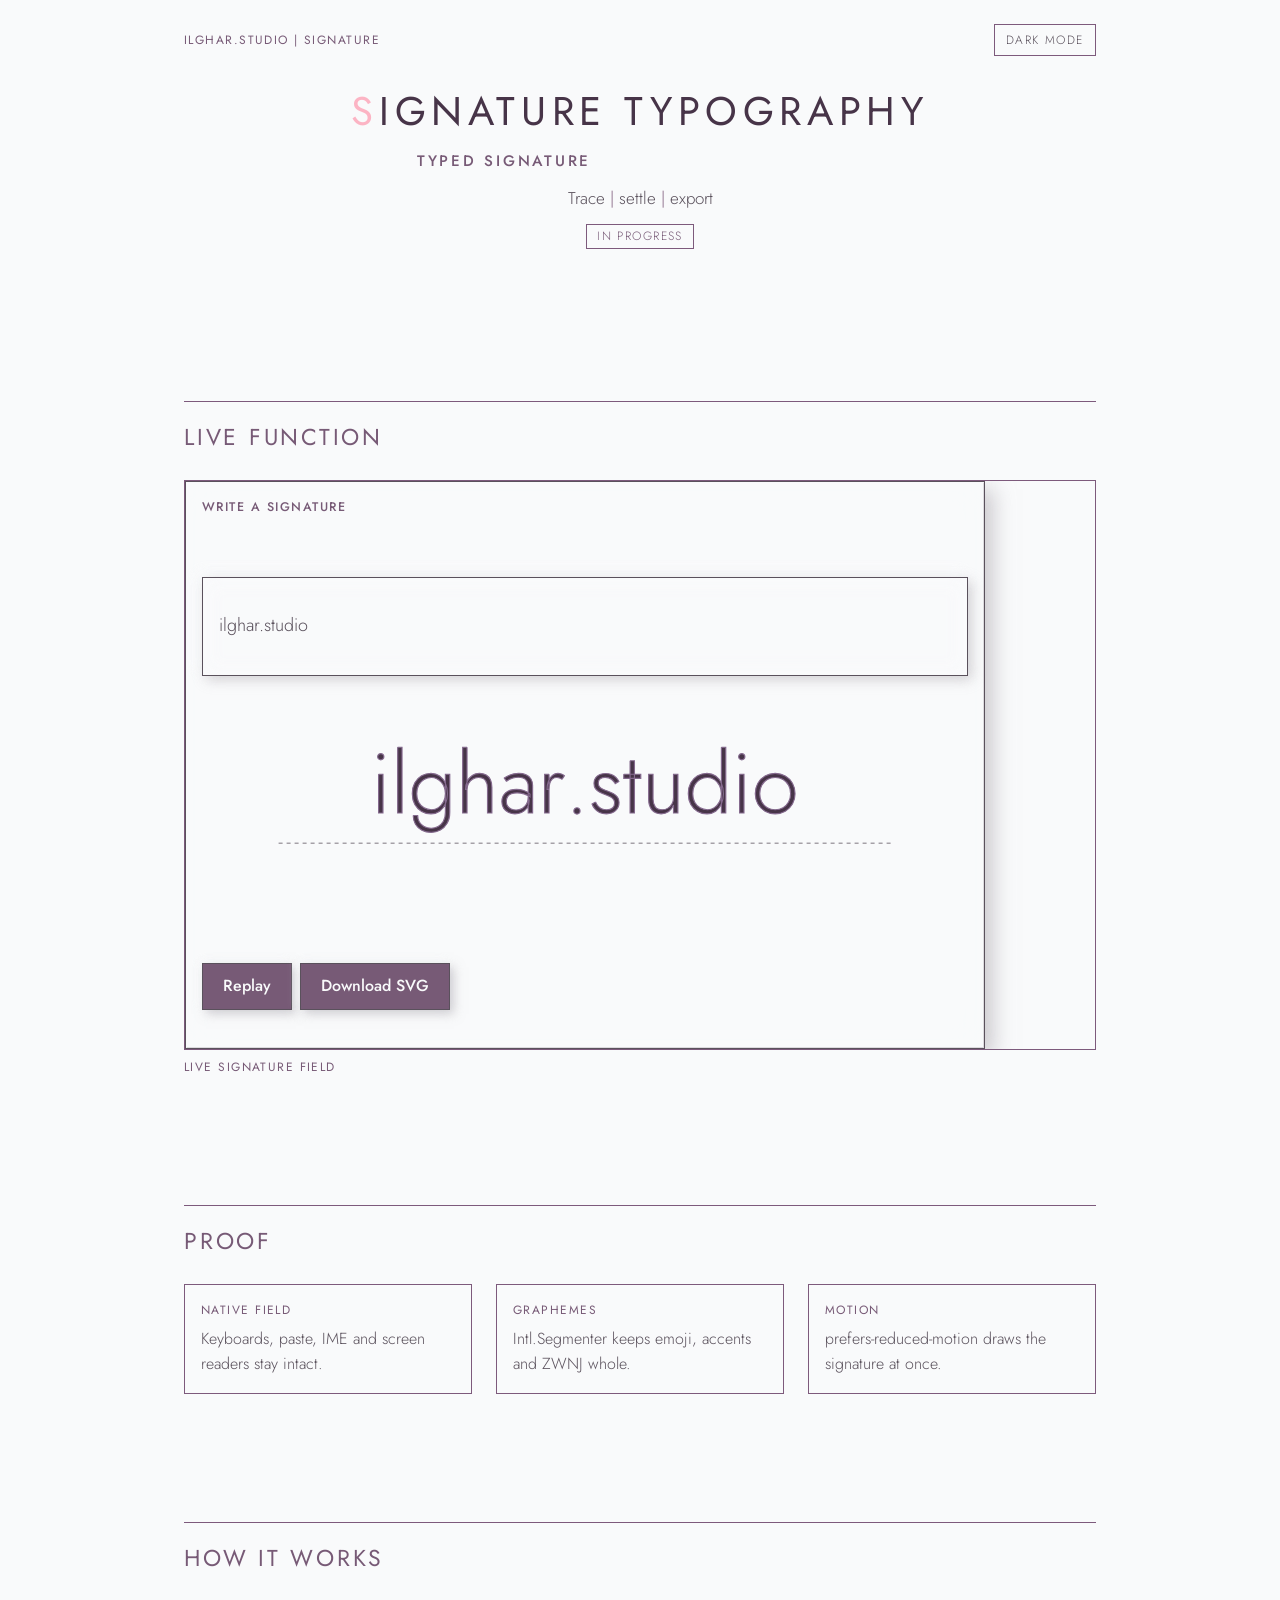
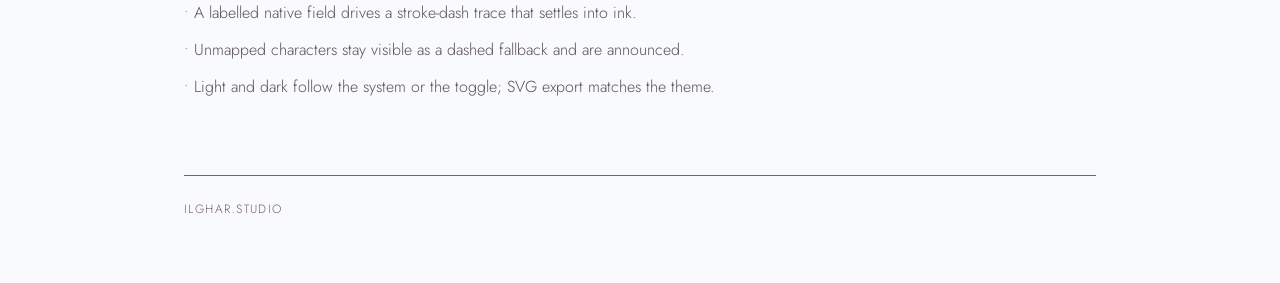
==== site/index.html @ 7c0b64e0 "fix(pages): BOSS-fix CI — radius 0, outlined SVG text, Jost/Vazirmatn only, pink initials; paste fix" ====
<!doctype html>
<html lang="en">
<head>
<meta charset="utf-8"><meta name="viewport" content="width=device-width,initial-scale=1">
<title>Signature typography · ilghar.studio</title>
<link rel="stylesheet" href="tokens.css">
<link rel="stylesheet" href="pages-shell.css">
<link rel="stylesheet" href="../src/signature.css">
<style>
@font-face{font-family:Jost;font-style:normal;font-weight:300;font-display:swap;src:url("fonts/jost-latin-300-normal.woff2") format("woff2")}
@font-face{font-family:Jost;font-style:normal;font-weight:400;font-display:swap;src:url("fonts/jost-latin-400-normal.woff2") format("woff2")}
@font-face{font-family:Jost;font-style:normal;font-weight:500;font-display:swap;src:url("fonts/jost-latin-500-normal.woff2") format("woff2")}
#demo{width:100%}
.frame.r1610 .live{padding:16px;min-height:100%}
</style>
</head>
<body>
<div class="ilg-case">
<main>
  <header class="site span12">
    <p class="brand-label">ilghar.studio | signature</p>
    <button type="button" class="theme-toggle" aria-pressed="false">Dark mode</button>
  </header>
  <header class="hero span12">
    <h1 class="name"><span class="first">S</span>ignature typography</h1>
    <p class="title">Typed signature</p>
    <p class="sub"><span>Trace</span><span>settle</span><span>export</span></p>
    <span class="status">In progress</span>
  </header>
  <section class="span12" aria-label="Live function">
    <h2>Live function</h2>
    <figure>
      <div class="frame r1610"><div class="live" id="demo"></div></div>
      <figcaption>Live signature field</figcaption>
    </figure>
  </section>
  <section class="span12" aria-label="Proof">
    <h2>Proof</h2>
    <div class="grid-444">
      <div class="card"><h3>Native field</h3><p>Keyboards, paste, IME and screen readers stay intact.</p></div>
      <div class="card"><h3>Graphemes</h3><p>Intl.Segmenter keeps emoji, accents and ZWNJ whole.</p></div>
      <div class="card"><h3>Motion</h3><p>prefers-reduced-motion draws the signature at once.</p></div>
    </div>
  </section>
  <section class="span12">
    <h2>How it works</h2>
    <ul class="dots">
      <li>A labelled native field drives a stroke-dash trace that settles into ink.</li>
      <li>Unmapped characters stay visible as a dashed fallback and are announced.</li>
      <li>Light and dark follow the system or the toggle; SVG export matches the theme.</li>
    </ul>
  </section>
  <footer class="span12">ilghar.studio</footer>
</main>
</div>
<script>
(function(){var r=document.documentElement;var b=document.querySelector(".theme-toggle");if(!b)return;var k="ilg-theme";var m=window.matchMedia&&matchMedia("(prefers-color-scheme: dark)");var s=null;try{s=localStorage.getItem(k)}catch(e){}function dark(){var t=r.getAttribute("data-theme");return t?t==="dark":!!(m&&m.matches)}function sync(){var d=dark();b.setAttribute("aria-pressed",String(d));b.textContent=d?"Light mode":"Dark mode";var root=document.querySelector(".ilg-case");if(d){root.setAttribute("data-theme","dark");r.setAttribute("data-theme","dark")}else{root.setAttribute("data-theme","light");r.setAttribute("data-theme","light")}}if(s==="dark"||s==="light"){r.setAttribute("data-theme",s);document.querySelector(".ilg-case").setAttribute("data-theme",s)}sync();if(m&&m.addEventListener)m.addEventListener("change",sync);b.addEventListener("click",function(){var n=dark()?"light":"dark";r.setAttribute("data-theme",n);document.querySelector(".ilg-case").setAttribute("data-theme",n);try{localStorage.setItem(k,n)}catch(e){}sync()})})();
</script>
<script src="../src/signature.js"></script>
<script>mountSignature(document.getElementById("demo"), { text: "ilghar.studio" });</script>
</body>
</html>
---- site/tokens.css ----
/* ilghar.studio tokens — PDF palette, canonical. No blue. */
:root{
  --paper:#f9fafb; --ink:#5a515c; --plum:#473448;
  --mauve-em:#856a8e; --mauve-line:#7d5a7c; --mauve-label:#775a76;
  --grey:#948e95; --grey-soft:#a6a1a7; --pink:#fcb4c4; --card:#2a272d; --on-dark:#d4d2d2;
  --bg:var(--paper); --fg:var(--ink); --head:var(--plum); --label:var(--mauve-label); --line:var(--mauve-line);
  --font:"Brandon Text",Jost,Jost; --font-fa:Vazirmatn,"Brandon Text",Jost;
  --col:960px;
  color-scheme:light dark;
}
@media (prefers-color-scheme:dark){
  :root{--bg:var(--card); --fg:var(--on-dark); --head:var(--on-dark); --label:var(--grey-soft); --line:var(--mauve-em);}
}
*{box-sizing:border-box}
body{margin:0;background:var(--bg);color:var(--fg);font:300 16px/1.55 Jost} p{max-width:64ch;margin:0 0 12px} b,strong{font-weight:inherit}
main{max-width:var(--col);margin:0 auto;padding:0 24px}
@media (max-width:600px){main{padding:0 20px}}
img,svg,video,iframe,canvas,figure{max-width:100%;height:auto}
.name{font-size:40px;font-weight:400;letter-spacing:.14em;text-transform:uppercase;color:var(--head);margin:0} @media (max-width:600px){.name{font-size:30px}}
.first{color:var(--pink)}
.title{font-weight:500;font-size:.95rem;letter-spacing:.18em;text-transform:uppercase;color:var(--label)}
.sub{font-size:.85rem;color:var(--fg)} .sub span+span::before{content:" | ";color:var(--line)}
h2{font-weight:400;font-size:23px;letter-spacing:.12em;text-transform:uppercase;color:var(--label);border-top:1px solid var(--line);padding-top:.8em}
.cards{display:grid;grid-template-columns:repeat(auto-fit,minmax(240px,1fr));gap:16px}
.frame,.card{border:1px solid var(--line);border-radius:0;box-shadow:none;background:var(--bg);width:100%;margin:0}
.card{padding:16px}
.frame>img,.frame>canvas,.frame>iframe{display:block;width:100%}
figcaption{margin-top:8px;font-size:12px;font-weight:400;letter-spacing:.12em;text-transform:uppercase;color:var(--label)}
section{margin-top:64px} @media (max-width:600px){section{margin-top:48px}}
.r83{aspect-ratio:8/3}.r1610{aspect-ratio:16/10}.r43{aspect-ratio:4/3}
.cards{gap:24px}
ul.dots{list-style:none;padding:0} ul.dots li::before{content:"• ";color:var(--pink)}
a{color:var(--mauve-em)}
---- site/pages-shell.css ----
/* LAYOUT.md shell — load after tokens.css. Aliases + 12-col + theme toggle. */
:root{
  --canvas:var(--bg); --surface:var(--bg); --accent:var(--mauve-em); --accent-fg:var(--paper);
  --accent-dot:#856a8e; --ring:var(--mauve-line); --muted:var(--grey); --subtle:var(--grey-soft);
  --font-sans:var(--font); --title-lat-family:var(--font); --title-lat-weight:400;
  --label-weight:400; --figure-bg:var(--bg);
}
@media (prefers-color-scheme:dark){
  :root{--accent-fg:var(--card); --canvas:var(--bg); --surface:var(--bg);}
}
[data-theme=dark]{
  --bg:var(--card); --fg:var(--on-dark); --head:var(--on-dark); --label:var(--grey-soft); --line:var(--mauve-em);
  --canvas:var(--bg); --surface:var(--bg); --accent-fg:var(--card);
}
[data-theme=light]{
  --bg:var(--paper); --fg:var(--ink); --head:var(--plum); --label:var(--mauve-label); --line:var(--mauve-line);
  --canvas:var(--bg); --surface:var(--bg); --accent-fg:var(--paper);
}
html,body{background:var(--bg);color:var(--fg)}
.ilg-case{min-height:100dvh;background:var(--bg);color:var(--fg)}
main{
  max-width:var(--col);margin:0 auto;padding:24px 24px 64px;
  display:grid;grid-template-columns:repeat(12,minmax(0,1fr));column-gap:24px;row-gap:0;
}
@media (max-width:600px){main{padding:20px 20px 48px}}
main>*{grid-column:1/-1}
.span12{grid-column:1/-1}
.span6{grid-column:span 6}
.span4{grid-column:span 4}
@media (max-width:600px){.span6,.span4{grid-column:1/-1}}
.grid-66{display:grid;grid-template-columns:1fr 1fr;gap:24px}
.grid-444{display:grid;grid-template-columns:1fr 1fr 1fr;gap:24px}
@media (max-width:600px){.grid-66,.grid-444{grid-template-columns:1fr}}
header.site{display:flex;align-items:center;justify-content:space-between;gap:12px;margin:0 0 24px}
.brand-label{font-size:12px;font-weight:400;letter-spacing:.12em;text-transform:uppercase;color:var(--label);margin:0}
.theme-toggle,.ilg-theme-toggle{
  font:inherit;font-size:12px;letter-spacing:.12em;text-transform:uppercase;color:var(--fg);
  background:transparent;border:1px solid var(--line);border-radius:0;padding:.35rem .7rem;cursor:pointer;
}
.theme-toggle:focus-visible,.ilg-theme-toggle:focus-visible{outline:2px solid var(--line);outline-offset:2px}
.hero{text-align:center;margin:0 0 24px}
.hero .name,.hero h1{
  font-size:40px;font-weight:400;letter-spacing:.14em;text-transform:uppercase;color:var(--head);margin:0;
}
@media (max-width:600px){.hero .name,.hero h1{font-size:30px}}
.hero .first,.hero .initial{color:var(--pink)}
.hero .title{display:block;margin-top:8px;font-weight:500;font-size:.95rem;letter-spacing:.18em;text-transform:uppercase;color:var(--label)}
.hero .sub{font-size:17px;font-weight:300;color:var(--fg);margin:12px auto 0;max-width:64ch}
.hero .sub span+span::before{content:" | ";color:var(--line)}
.badge,.status{
  display:inline-block;margin-top:12px;border:1px solid var(--line);padding:.15rem .65rem;
  font-size:12px;letter-spacing:.12em;text-transform:uppercase;color:var(--label);border-radius:0;
}
.frame{border:1px solid var(--line);border-radius:0;box-shadow:none;background:var(--bg);width:100%;margin:0;padding:0;overflow:hidden}
.frame>img,.frame>canvas,.frame>iframe,.frame>svg,.frame>picture{display:block;width:100%;height:auto;border:0;border-radius:0}
.frame.r83{aspect-ratio:8/3}
.frame.r1610{aspect-ratio:16/10}
.frame.r43{aspect-ratio:4/3}
.frame.r83>*,.frame.r1610>*,.frame.r43>*{width:100%;height:100%;object-fit:cover}
.frame.placeholder{min-height:0;display:block;background:var(--bg)}
figure{margin:0}
figcaption,.cap{
  margin-top:8px;font-size:12px;font-weight:400;letter-spacing:.12em;text-transform:uppercase;color:var(--label);
}
h2{font-weight:400;font-size:23px;letter-spacing:.12em;text-transform:uppercase;color:var(--label);
  border-top:1px solid var(--line);padding-top:.8em;margin:64px 0 24px}
@media (max-width:600px){h2{margin-top:48px}}
.card{border:1px solid var(--line);border-radius:0;box-shadow:none;background:var(--bg);padding:16px;margin:0}
.card h3{font-size:12px;font-weight:400;letter-spacing:.12em;text-transform:uppercase;color:var(--label);margin:0 0 8px}
.card p{margin:0;font-size:16px;font-weight:300;max-width:64ch}
ul.dots{list-style:none;padding:0;margin:0}
ul.dots li{margin:0 0 12px;font-size:16px;font-weight:300;max-width:64ch}
ul.dots li::before{content:"• ";color:#856a8e}
a{color:var(--mauve-em)}
footer{margin-top:64px;padding-top:24px;border-top:1px solid var(--line);font-size:12px;letter-spacing:.12em;text-transform:uppercase;color:var(--label)}
/* kill legacy shadows/radii from any leftover inline */
.ilg-frame{border:1px solid var(--line);border-radius:0;box-shadow:none;background:var(--bg);padding:0;overflow:hidden;width:100%}
.board{margin:0}
.board img,.board picture{border-radius:0;box-shadow:none!important}
---- src/signature.css ----
/* Signature field — PDF palette + transparent neumorphic UI (Hāèl Nov 4).
   Shadows: light paper+#a6a1a7; dark #2a272d+#473448.
   Interactive edges: ink / #d4d2d2 hairline. Panel text ≥4.5:1. */
.sig {
  --sig-paper: #f9fafb;
  --sig-cover: #f9fafb;
  --sig-ink: #5a515c;
  --sig-ink-deep: #473448;
  --sig-label: #775a76;
  --sig-title: #856a8e;
  --sig-muted: #7d5a7c;
  --sig-grey2: #a6a1a7;
  --sig-line: #a6a1a7;
  --sig-pink: #856a8e;
  --sig-rose: #856a8e;
  --sig-accent: #775a76;
  --sig-accent-fg: #f9fafb;
  --sig-panel: color-mix(in srgb, var(--sig-paper) 72%, transparent);
  --sig-panel-solid: var(--sig-cover);
  --sig-hair: var(--sig-ink);
  --sig-shadow-hi: var(--sig-paper);
  --sig-shadow-lo: var(--sig-grey2);
  --sig-ease: cubic-bezier(0.22, 1, 0.36, 1);
  font-family:Jost;
  color: var(--sig-ink);
  display: grid;
  gap: 14px;
  padding: 22px;
  border-radius:0;
  max-width: 800px;
  background: var(--sig-panel);
  -webkit-backdrop-filter: blur(18px) saturate(1.1);
  backdrop-filter: blur(18px) saturate(1.1);
  border: 1px solid var(--sig-hair);
  box-shadow:
    8px 8px 20px color-mix(in srgb, var(--sig-shadow-lo) 55%, transparent),
    -8px -8px 20px color-mix(in srgb, var(--sig-shadow-hi) 90%, transparent),
    inset 1px 1px 0 color-mix(in srgb, var(--sig-shadow-hi) 70%, transparent),
    inset -1px -1px 0 color-mix(in srgb, var(--sig-shadow-lo) 35%, transparent);
}
.sig__label {
  font-size: 0.78rem;
  letter-spacing: 0.12em;
  text-transform: uppercase;
  font-weight: 500;
  color: var(--sig-label);
}
.sig__input {
  font: inherit;
  font-size: 1.125rem;
  padding: 12px 16px;
  border-radius:0;
  color: var(--sig-ink);
  background: color-mix(in srgb, var(--sig-paper) 55%, transparent);
  -webkit-backdrop-filter: blur(10px);
  backdrop-filter: blur(10px);
  border: 1px solid var(--sig-hair);
  box-shadow:
    4px 4px 12px color-mix(in srgb, var(--sig-shadow-lo) 45%, transparent),
    -4px -4px 12px color-mix(in srgb, var(--sig-shadow-hi) 85%, transparent);
}
.sig__input:focus-visible,
.sig__replay:focus-visible {
  outline: 2px solid var(--sig-pink);
  outline-offset: 2px;
}
.sig__svg { width: 100%; height: auto; display: block; }
.sig__text {
  font-family:Jost;
  font-weight: 300;
  font-size: 88px;
  fill: var(--sig-ink-deep);
  stroke: var(--sig-pink);
  stroke-width: 1.2;
}
.sig__rule {
  stroke: var(--sig-grey2);
  stroke-width: 1.5;
  stroke-dasharray: 4 4;
  vector-effect: non-scaling-stroke;
}
.sig__glyph.is-drawing {
  fill-opacity: 0;
  stroke-dasharray: 400;
  stroke-dashoffset: 400;
  animation: sig-draw 900ms var(--sig-ease) forwards;
}
@keyframes sig-draw {
  60% { fill-opacity: 0; stroke-dashoffset: 0; }
  100% { fill-opacity: 1; stroke-dashoffset: 0; }
}
.sig__replay {
  justify-self: start;
  font: inherit;
  font-weight: 500;
  padding: 10px 20px;
  border-radius:0;
  cursor: pointer;
  color: var(--sig-accent-fg);
  background: var(--sig-accent);
  border: 1px solid var(--sig-hair);
  box-shadow:
    4px 4px 10px color-mix(in srgb, var(--sig-shadow-lo) 50%, transparent),
    -3px -3px 8px color-mix(in srgb, var(--sig-shadow-hi) 80%, transparent);
}
.sig__replay:hover {
  filter: brightness(1.05);
}
.sig__live {
  position: absolute;
  width: 1px;
  height: 1px;
  overflow: hidden;
  clip: rect(0 0 0 0);
}
.sig__actions { display: flex; flex-wrap: wrap; gap: 8px; align-items: center; }
.sig__glyph--unmapped {
  fill: var(--sig-muted);
  stroke: var(--sig-muted);
  stroke-dasharray: 3 3;
  font-family:Jost;
}
@media (prefers-reduced-motion: reduce) {
  .sig__glyph { animation: none !important; fill-opacity: 1 !important; stroke-dashoffset: 0 !important; }
}

/* Dark: dual shadow #2a272d + #473448; label #a6a1a7; hairline #d4d2d2 */
.dark .sig,
.sig.sig--dark {
  --sig-paper: #2a272d;
  --sig-cover: #2a272d;
  --sig-ink: #d4d2d2;
  --sig-ink-deep: #856a8e;
  --sig-label: #a6a1a7;
  --sig-title: #856a8e;
  --sig-muted: #a6a1a7;
  --sig-grey2: #a6a1a7;
  --sig-line: #5a515c;
  --sig-pink: #856a8e;
  --sig-rose: #856a8e;
  --sig-accent: #856a8e;
  --sig-accent-fg: #2a272d;
  --sig-panel: color-mix(in srgb, #2a272d 70%, transparent);
  --sig-hair: #d4d2d2;
  --sig-shadow-hi: #473448;
  --sig-shadow-lo: #2a272d;
}
.dark .sig .sig__replay,
.sig.sig--dark .sig__replay {
  background: var(--sig-accent);
  color: var(--sig-accent-fg);
}

@media (prefers-color-scheme: dark) {
  .sig:not(.sig--light) {
    --sig-paper: #2a272d;
    --sig-cover: #2a272d;
    --sig-ink: #d4d2d2;
    --sig-ink-deep: #856a8e;
    --sig-label: #a6a1a7;
    --sig-title: #856a8e;
    --sig-muted: #a6a1a7;
    --sig-grey2: #a6a1a7;
    --sig-line: #5a515c;
    --sig-pink: #856a8e;
    --sig-rose: #856a8e;
    --sig-accent: #856a8e;
    --sig-accent-fg: #2a272d;
    --sig-panel: color-mix(in srgb, #2a272d 70%, transparent);
    --sig-hair: #d4d2d2;
    --sig-shadow-hi: #473448;
    --sig-shadow-lo: #2a272d;
  }
  .sig:not(.sig--light) .sig__replay {
    background: var(--sig-accent);
    color: var(--sig-accent-fg);
  }
  .light .sig {
    --sig-paper: #f9fafb;
    --sig-cover: #f9fafb;
    --sig-ink: #5a515c;
    --sig-ink-deep: #473448;
    --sig-label: #775a76;
    --sig-title: #856a8e;
    --sig-muted: #7d5a7c;
    --sig-grey2: #a6a1a7;
    --sig-line: #a6a1a7;
    --sig-pink: #856a8e;
    --sig-accent: #775a76;
    --sig-accent-fg: #f9fafb;
    --sig-panel: color-mix(in srgb, #f9fafb 72%, transparent);
    --sig-hair: #5a515c;
    --sig-shadow-hi: #f9fafb;
    --sig-shadow-lo: #a6a1a7;
  }
  .light .sig .sig__replay {
    background: var(--sig-accent);
    color: var(--sig-accent-fg);
  }
}

.sig.sig--light,
.dark .sig.sig--light {
  --sig-paper: #f9fafb;
  --sig-cover: #f9fafb;
  --sig-ink: #5a515c;
  --sig-ink-deep: #473448;
  --sig-label: #775a76;
  --sig-title: #856a8e;
  --sig-muted: #7d5a7c;
  --sig-grey2: #a6a1a7;
  --sig-line: #a6a1a7;
  --sig-pink: #856a8e;
  --sig-accent: #775a76;
  --sig-accent-fg: #f9fafb;
  --sig-panel: color-mix(in srgb, #f9fafb 72%, transparent);
  --sig-hair: #5a515c;
  --sig-shadow-hi: #f9fafb;
  --sig-shadow-lo: #a6a1a7;
}
.dark .sig.sig--light .sig__replay {
  background: var(--sig-accent);
  color: var(--sig-accent-fg);
}
.light .sig.sig--dark {
  --sig-paper: #2a272d;
  --sig-cover: #2a272d;
  --sig-ink: #d4d2d2;
  --sig-ink-deep: #856a8e;
  --sig-label: #a6a1a7;
  --sig-title: #856a8e;
  --sig-muted: #a6a1a7;
  --sig-grey2: #a6a1a7;
  --sig-line: #5a515c;
  --sig-pink: #856a8e;
  --sig-accent: #856a8e;
  --sig-accent-fg: #2a272d;
  --sig-panel: color-mix(in srgb, #2a272d 70%, transparent);
  --sig-hair: #d4d2d2;
  --sig-shadow-hi: #473448;
  --sig-shadow-lo: #2a272d;
}
.light .sig.sig--dark .sig__replay {
  background: var(--sig-accent);
  color: var(--sig-accent-fg);
}

/* Fallback when color-mix unsupported: solid cover-paper panel */
@supports not (background: color-mix(in srgb, white 50%, transparent)) {
  .sig { background: var(--sig-panel-solid); }
  .sig__input { background: var(--sig-paper); }
}
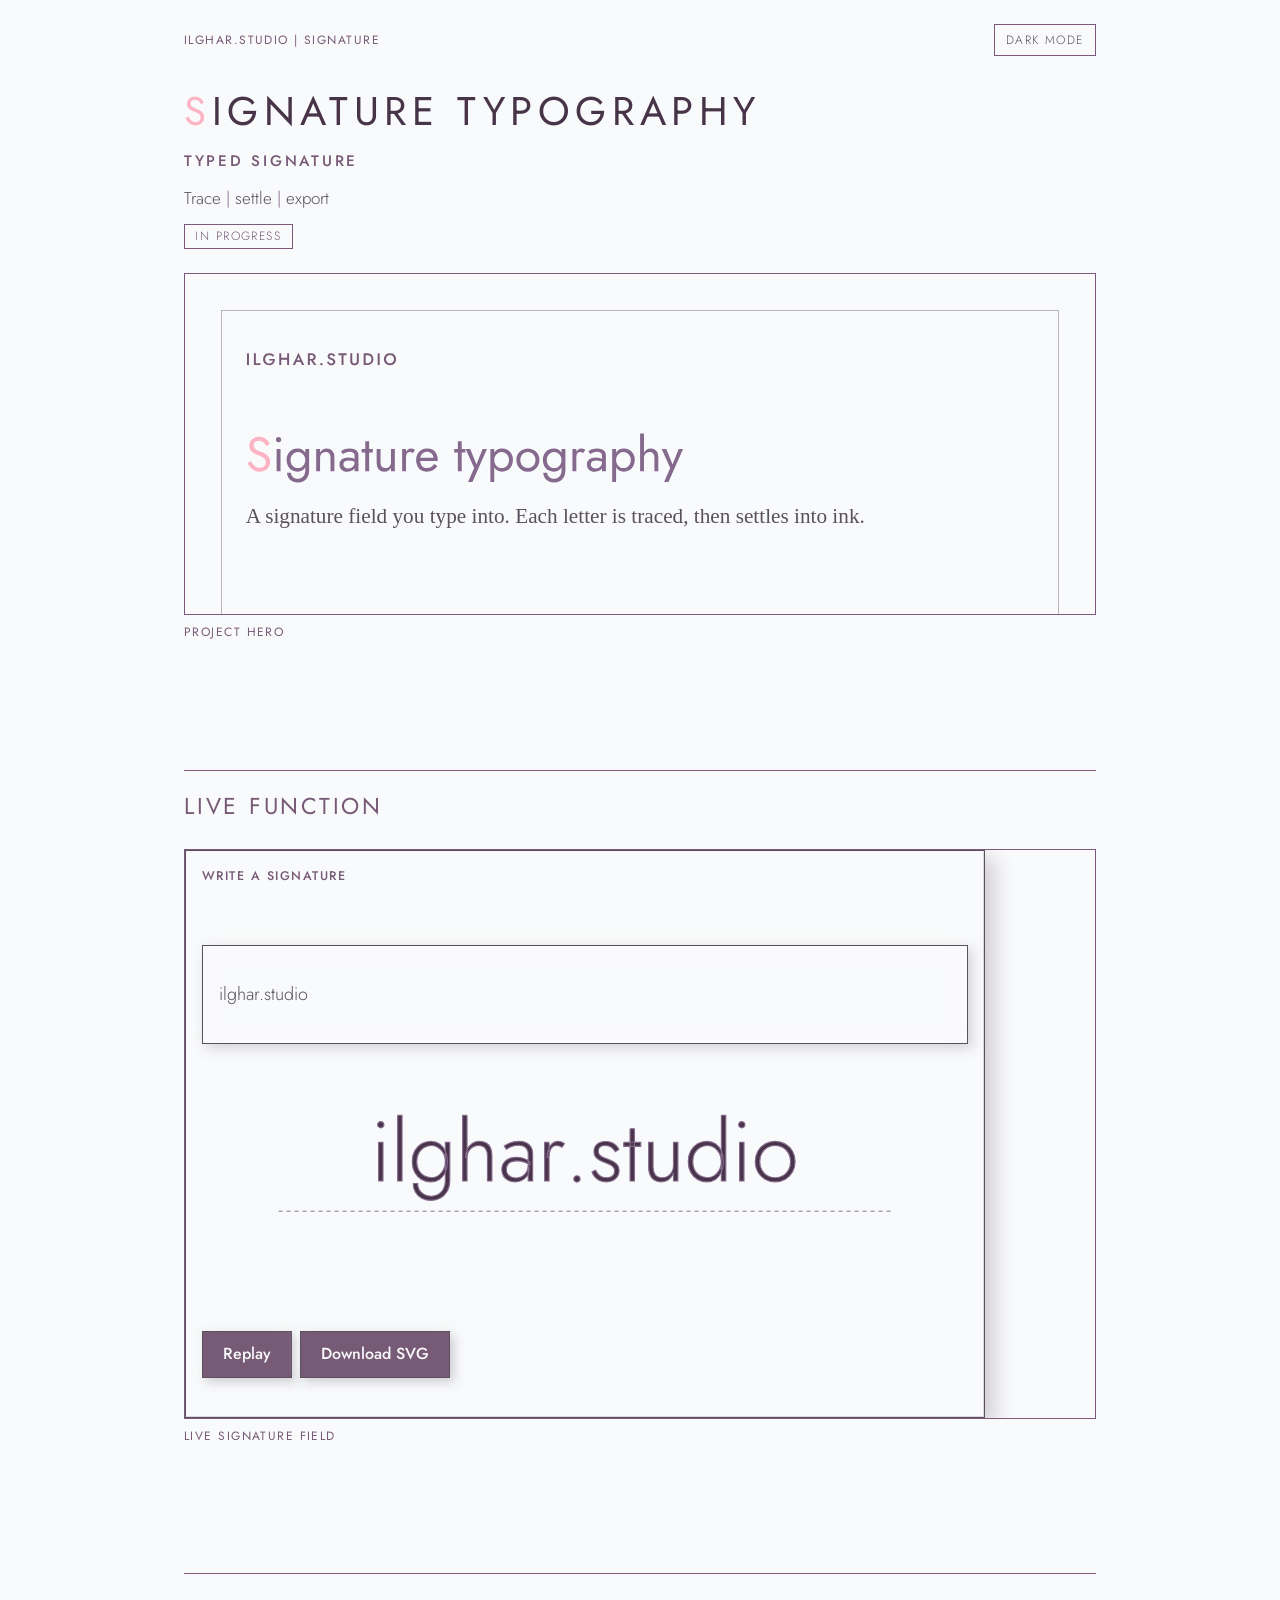
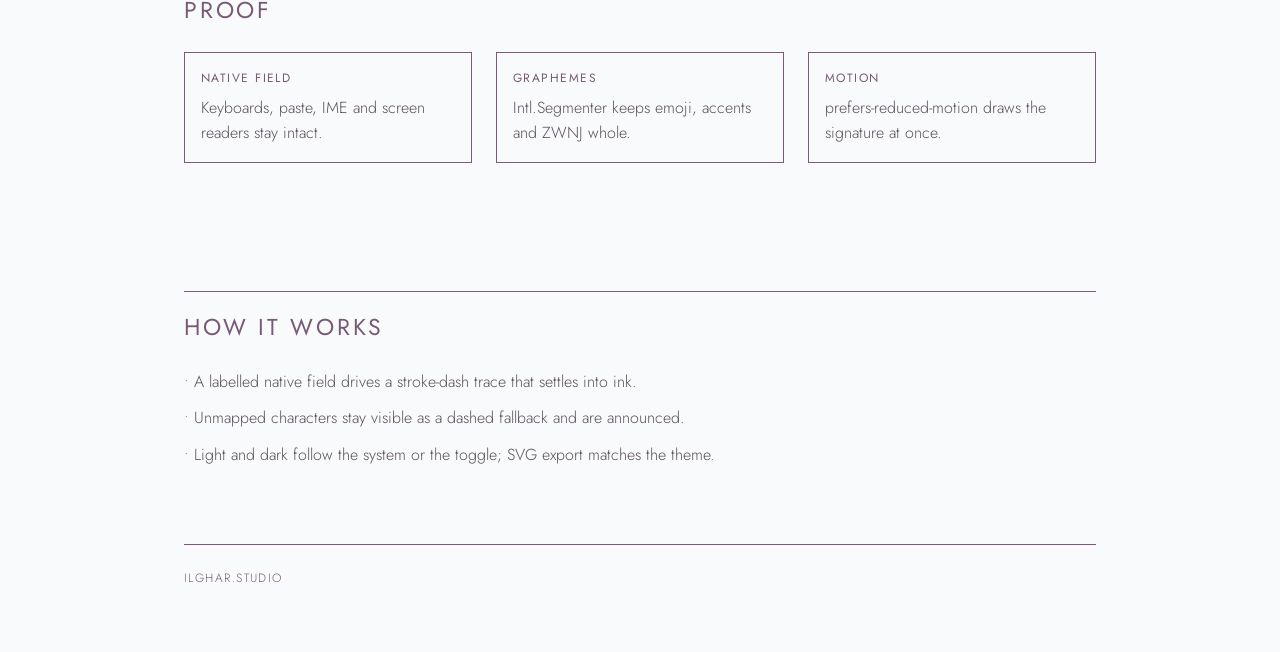
==== commit 8785a370: "fix(pages): left-align header, add repo title-card hero, stack buttons at 390 Wire docs/hero/hero-*." ====
--- a/site/index.html
+++ b/site/index.html
@@ -5,13 +5,23 @@
 <title>Signature typography · ilghar.studio</title>
 <link rel="stylesheet" href="tokens.css">
 <link rel="stylesheet" href="pages-shell.css">
-<link rel="stylesheet" href="../src/signature.css">
+<link rel="stylesheet" href="src/signature.css">
 <style>
 @font-face{font-family:Jost;font-style:normal;font-weight:300;font-display:swap;src:url("fonts/jost-latin-300-normal.woff2") format("woff2")}
 @font-face{font-family:Jost;font-style:normal;font-weight:400;font-display:swap;src:url("fonts/jost-latin-400-normal.woff2") format("woff2")}
 @font-face{font-family:Jost;font-style:normal;font-weight:500;font-display:swap;src:url("fonts/jost-latin-500-normal.woff2") format("woff2")}
 #demo{width:100%}
 .frame.r1610 .live{padding:16px;min-height:100%}
+
+/* At ≤600px let the live demo stack so Replay/Download sit below the SVG */
+@media (max-width:600px){
+  .frame.r1610:has(#demo),.frame.r1610:has(.live){aspect-ratio:auto;min-height:0}
+  .frame.r1610 .live{height:auto!important;min-height:0;overflow:visible;display:block;padding:12px}
+  .frame.r1610 .live .sig{max-width:none;height:auto;padding:12px;gap:10px}
+  .frame.r1610 .live .sig__svg{width:100%;height:auto;max-height:none}
+  .frame.r1610 .live .sig__actions{display:flex;flex-wrap:wrap;gap:8px;margin-top:4px}
+}
+.frame.r1610 .live .sig{max-width:none;width:100%;box-sizing:border-box}
 </style>
 </head>
 <body>
@@ -27,6 +37,16 @@
     <p class="sub"><span>Trace</span><span>settle</span><span>export</span></p>
     <span class="status">In progress</span>
   </header>
+
+  <figure class="span12">
+    <div class="frame r83">
+      <picture>
+        <source media="(prefers-color-scheme: dark)" srcset="hero/hero-dark.svg">
+        <img src="hero/hero-light.svg" width="1200" height="630" alt="Title card for Signature typography by ilghar.studio.">
+      </picture>
+    </div>
+    <figcaption>Project hero</figcaption>
+  </figure>
   <section class="span12" aria-label="Live function">
     <h2>Live function</h2>
     <figure>
@@ -56,7 +76,7 @@
 <script>
 (function(){var r=document.documentElement;var b=document.querySelector(".theme-toggle");if(!b)return;var k="ilg-theme";var m=window.matchMedia&&matchMedia("(prefers-color-scheme: dark)");var s=null;try{s=localStorage.getItem(k)}catch(e){}function dark(){var t=r.getAttribute("data-theme");return t?t==="dark":!!(m&&m.matches)}function sync(){var d=dark();b.setAttribute("aria-pressed",String(d));b.textContent=d?"Light mode":"Dark mode";var root=document.querySelector(".ilg-case");if(d){root.setAttribute("data-theme","dark");r.setAttribute("data-theme","dark")}else{root.setAttribute("data-theme","light");r.setAttribute("data-theme","light")}}if(s==="dark"||s==="light"){r.setAttribute("data-theme",s);document.querySelector(".ilg-case").setAttribute("data-theme",s)}sync();if(m&&m.addEventListener)m.addEventListener("change",sync);b.addEventListener("click",function(){var n=dark()?"light":"dark";r.setAttribute("data-theme",n);document.querySelector(".ilg-case").setAttribute("data-theme",n);try{localStorage.setItem(k,n)}catch(e){}sync()})})();
 </script>
-<script src="../src/signature.js"></script>
+<script src="src/signature.js"></script>
 <script>mountSignature(document.getElementById("demo"), { text: "ilghar.studio" });</script>
 </body>
 </html>
--- a/site/pages-shell.css
+++ b/site/pages-shell.css
@@ -38,14 +38,14 @@
   background:transparent;border:1px solid var(--line);border-radius:0;padding:.35rem .7rem;cursor:pointer;
 }
 .theme-toggle:focus-visible,.ilg-theme-toggle:focus-visible{outline:2px solid var(--line);outline-offset:2px}
-.hero{text-align:center;margin:0 0 24px}
+.hero{text-align:left;margin:0 0 24px}
 .hero .name,.hero h1{
   font-size:40px;font-weight:400;letter-spacing:.14em;text-transform:uppercase;color:var(--head);margin:0;
 }
 @media (max-width:600px){.hero .name,.hero h1{font-size:30px}}
 .hero .first,.hero .initial{color:var(--pink)}
 .hero .title{display:block;margin-top:8px;font-weight:500;font-size:.95rem;letter-spacing:.18em;text-transform:uppercase;color:var(--label)}
-.hero .sub{font-size:17px;font-weight:300;color:var(--fg);margin:12px auto 0;max-width:64ch}
+.hero .sub{font-size:17px;font-weight:300;color:var(--fg);margin:12px 0 0;max-width:64ch}
 .hero .sub span+span::before{content:" | ";color:var(--line)}
 .badge,.status{
   display:inline-block;margin-top:12px;border:1px solid var(--line);padding:.15rem .65rem;
--- a/site/src/signature.css
+++ b/site/src/signature.css
@@ -0,0 +1,262 @@
+/* Signature field — PDF palette + transparent neumorphic UI (Hāèl Nov 4).
+   Shadows: light paper+#a6a1a7; dark #2a272d+#473448.
+   Interactive edges: ink / #d4d2d2 hairline. Panel text ≥4.5:1. */
+.sig {
+  --sig-paper: #f9fafb;
+  --sig-cover: #f9fafb;
+  --sig-ink: #5a515c;
+  --sig-ink-deep: #473448;
+  --sig-label: #775a76;
+  --sig-title: #856a8e;
+  --sig-muted: #7d5a7c;
+  --sig-grey2: #a6a1a7;
+  --sig-line: #a6a1a7;
+  --sig-pink: #856a8e;
+  --sig-rose: #856a8e;
+  --sig-accent: #775a76;
+  --sig-accent-fg: #f9fafb;
+  --sig-panel: color-mix(in srgb, var(--sig-paper) 72%, transparent);
+  --sig-panel-solid: var(--sig-cover);
+  --sig-hair: var(--sig-ink);
+  --sig-shadow-hi: var(--sig-paper);
+  --sig-shadow-lo: var(--sig-grey2);
+  --sig-ease: cubic-bezier(0.22, 1, 0.36, 1);
+  font-family:Jost;
+  color: var(--sig-ink);
+  display: grid;
+  gap: 14px;
+  padding: 22px;
+  border-radius:0;
+  max-width: 800px;
+  background: var(--sig-panel);
+  -webkit-backdrop-filter: blur(18px) saturate(1.1);
+  backdrop-filter: blur(18px) saturate(1.1);
+  border: 1px solid var(--sig-hair);
+  box-shadow:
+    8px 8px 20px color-mix(in srgb, var(--sig-shadow-lo) 55%, transparent),
+    -8px -8px 20px color-mix(in srgb, var(--sig-shadow-hi) 90%, transparent),
+    inset 1px 1px 0 color-mix(in srgb, var(--sig-shadow-hi) 70%, transparent),
+    inset -1px -1px 0 color-mix(in srgb, var(--sig-shadow-lo) 35%, transparent);
+}
+.sig__label {
+  font-size: 0.78rem;
+  letter-spacing: 0.12em;
+  text-transform: uppercase;
+  font-weight: 500;
+  color: var(--sig-label);
+}
+.sig__input {
+  font: inherit;
+  font-size: 1.125rem;
+  padding: 12px 16px;
+  border-radius:0;
+  color: var(--sig-ink);
+  background: color-mix(in srgb, var(--sig-paper) 55%, transparent);
+  -webkit-backdrop-filter: blur(10px);
+  backdrop-filter: blur(10px);
+  border: 1px solid var(--sig-hair);
+  box-shadow:
+    4px 4px 12px color-mix(in srgb, var(--sig-shadow-lo) 45%, transparent),
+    -4px -4px 12px color-mix(in srgb, var(--sig-shadow-hi) 85%, transparent);
+}
+.sig__input:focus-visible,
+.sig__replay:focus-visible {
+  outline: 2px solid var(--sig-pink);
+  outline-offset: 2px;
+}
+.sig__svg { width: 100%; height: auto; display: block; }
+.sig__text {
+  font-family:Jost;
+  font-weight: 300;
+  font-size: 88px;
+  fill: var(--sig-ink-deep);
+  stroke: var(--sig-pink);
+  stroke-width: 1.2;
+}
+.sig__rule {
+  stroke: var(--sig-grey2);
+  stroke-width: 1.5;
+  stroke-dasharray: 4 4;
+  vector-effect: non-scaling-stroke;
+}
+.sig__glyph.is-drawing {
+  fill-opacity: 0;
+  stroke-dasharray: 400;
+  stroke-dashoffset: 400;
+  animation: sig-draw 900ms var(--sig-ease) forwards;
+}
+@keyframes sig-draw {
+  60% { fill-opacity: 0; stroke-dashoffset: 0; }
+  100% { fill-opacity: 1; stroke-dashoffset: 0; }
+}
+.sig__replay {
+  justify-self: start;
+  font: inherit;
+  font-weight: 500;
+  padding: 10px 20px;
+  border-radius:0;
+  cursor: pointer;
+  color: var(--sig-accent-fg);
+  background: var(--sig-accent);
+  border: 1px solid var(--sig-hair);
+  box-shadow:
+    4px 4px 10px color-mix(in srgb, var(--sig-shadow-lo) 50%, transparent),
+    -3px -3px 8px color-mix(in srgb, var(--sig-shadow-hi) 80%, transparent);
+}
+.sig__replay:hover {
+  filter: brightness(1.05);
+}
+.sig__live {
+  position: absolute;
+  width: 1px;
+  height: 1px;
+  overflow: hidden;
+  clip: rect(0 0 0 0);
+}
+.sig__actions { display: flex; flex-wrap: wrap; gap: 8px; align-items: center; }
+.sig__glyph--unmapped {
+  fill: var(--sig-muted);
+  stroke: var(--sig-muted);
+  stroke-dasharray: 3 3;
+  font-family:Jost;
+}
+@media (prefers-reduced-motion: reduce) {
+  .sig__glyph { animation: none !important; fill-opacity: 1 !important; stroke-dashoffset: 0 !important; }
+}
+
+/* Dark: dual shadow #2a272d + #473448; label #a6a1a7; hairline #d4d2d2 */
+.dark .sig,
+.sig.sig--dark {
+  --sig-paper: #2a272d;
+  --sig-cover: #2a272d;
+  --sig-ink: #d4d2d2;
+  --sig-ink-deep: #856a8e;
+  --sig-label: #a6a1a7;
+  --sig-title: #856a8e;
+  --sig-muted: #a6a1a7;
+  --sig-grey2: #a6a1a7;
+  --sig-line: #5a515c;
+  --sig-pink: #856a8e;
+  --sig-rose: #856a8e;
+  --sig-accent: #856a8e;
+  --sig-accent-fg: #2a272d;
+  --sig-panel: color-mix(in srgb, #2a272d 70%, transparent);
+  --sig-hair: #d4d2d2;
+  --sig-shadow-hi: #473448;
+  --sig-shadow-lo: #2a272d;
+}
+.dark .sig .sig__replay,
+.sig.sig--dark .sig__replay {
+  background: var(--sig-accent);
+  color: var(--sig-accent-fg);
+}
+
+@media (prefers-color-scheme: dark) {
+  .sig:not(.sig--light) {
+    --sig-paper: #2a272d;
+    --sig-cover: #2a272d;
+    --sig-ink: #d4d2d2;
+    --sig-ink-deep: #856a8e;
+    --sig-label: #a6a1a7;
+    --sig-title: #856a8e;
+    --sig-muted: #a6a1a7;
+    --sig-grey2: #a6a1a7;
+    --sig-line: #5a515c;
+    --sig-pink: #856a8e;
+    --sig-rose: #856a8e;
+    --sig-accent: #856a8e;
+    --sig-accent-fg: #2a272d;
+    --sig-panel: color-mix(in srgb, #2a272d 70%, transparent);
+    --sig-hair: #d4d2d2;
+    --sig-shadow-hi: #473448;
+    --sig-shadow-lo: #2a272d;
+  }
+  .sig:not(.sig--light) .sig__replay {
+    background: var(--sig-accent);
+    color: var(--sig-accent-fg);
+  }
+  .light .sig {
+    --sig-paper: #f9fafb;
+    --sig-cover: #f9fafb;
+    --sig-ink: #5a515c;
+    --sig-ink-deep: #473448;
+    --sig-label: #775a76;
+    --sig-title: #856a8e;
+    --sig-muted: #7d5a7c;
+    --sig-grey2: #a6a1a7;
+    --sig-line: #a6a1a7;
+    --sig-pink: #856a8e;
+    --sig-accent: #775a76;
+    --sig-accent-fg: #f9fafb;
+    --sig-panel: color-mix(in srgb, #f9fafb 72%, transparent);
+    --sig-hair: #5a515c;
+    --sig-shadow-hi: #f9fafb;
+    --sig-shadow-lo: #a6a1a7;
+  }
+  .light .sig .sig__replay {
+    background: var(--sig-accent);
+    color: var(--sig-accent-fg);
+  }
+}
+
+.sig.sig--light,
+.dark .sig.sig--light {
+  --sig-paper: #f9fafb;
+  --sig-cover: #f9fafb;
+  --sig-ink: #5a515c;
+  --sig-ink-deep: #473448;
+  --sig-label: #775a76;
+  --sig-title: #856a8e;
+  --sig-muted: #7d5a7c;
+  --sig-grey2: #a6a1a7;
+  --sig-line: #a6a1a7;
+  --sig-pink: #856a8e;
+  --sig-accent: #775a76;
+  --sig-accent-fg: #f9fafb;
+  --sig-panel: color-mix(in srgb, #f9fafb 72%, transparent);
+  --sig-hair: #5a515c;
+  --sig-shadow-hi: #f9fafb;
+  --sig-shadow-lo: #a6a1a7;
+}
+.dark .sig.sig--light .sig__replay {
+  background: var(--sig-accent);
+  color: var(--sig-accent-fg);
+}
+.light .sig.sig--dark {
+  --sig-paper: #2a272d;
+  --sig-cover: #2a272d;
+  --sig-ink: #d4d2d2;
+  --sig-ink-deep: #856a8e;
+  --sig-label: #a6a1a7;
+  --sig-title: #856a8e;
+  --sig-muted: #a6a1a7;
+  --sig-grey2: #a6a1a7;
+  --sig-line: #5a515c;
+  --sig-pink: #856a8e;
+  --sig-accent: #856a8e;
+  --sig-accent-fg: #2a272d;
+  --sig-panel: color-mix(in srgb, #2a272d 70%, transparent);
+  --sig-hair: #d4d2d2;
+  --sig-shadow-hi: #473448;
+  --sig-shadow-lo: #2a272d;
+}
+.light .sig.sig--dark .sig__replay {
+  background: var(--sig-accent);
+  color: var(--sig-accent-fg);
+}
+
+/* Fallback when color-mix unsupported: solid cover-paper panel */
+@supports not (background: color-mix(in srgb, white 50%, transparent)) {
+  .sig { background: var(--sig-panel-solid); }
+  .sig__input { background: var(--sig-paper); }
+}
+
+/* narrow: actions below preview (do not overlay the SVG) */
+@media (max-width:600px){
+  .sig{display:flex;flex-direction:column;gap:10px;max-width:none}
+  .sig__svg{order:3;flex:0 0 auto}
+  .sig__label{order:1}
+  .sig__input{order:2}
+  .sig__actions{order:4;position:static;margin-top:4px}
+  .sig__live{order:5}
+}
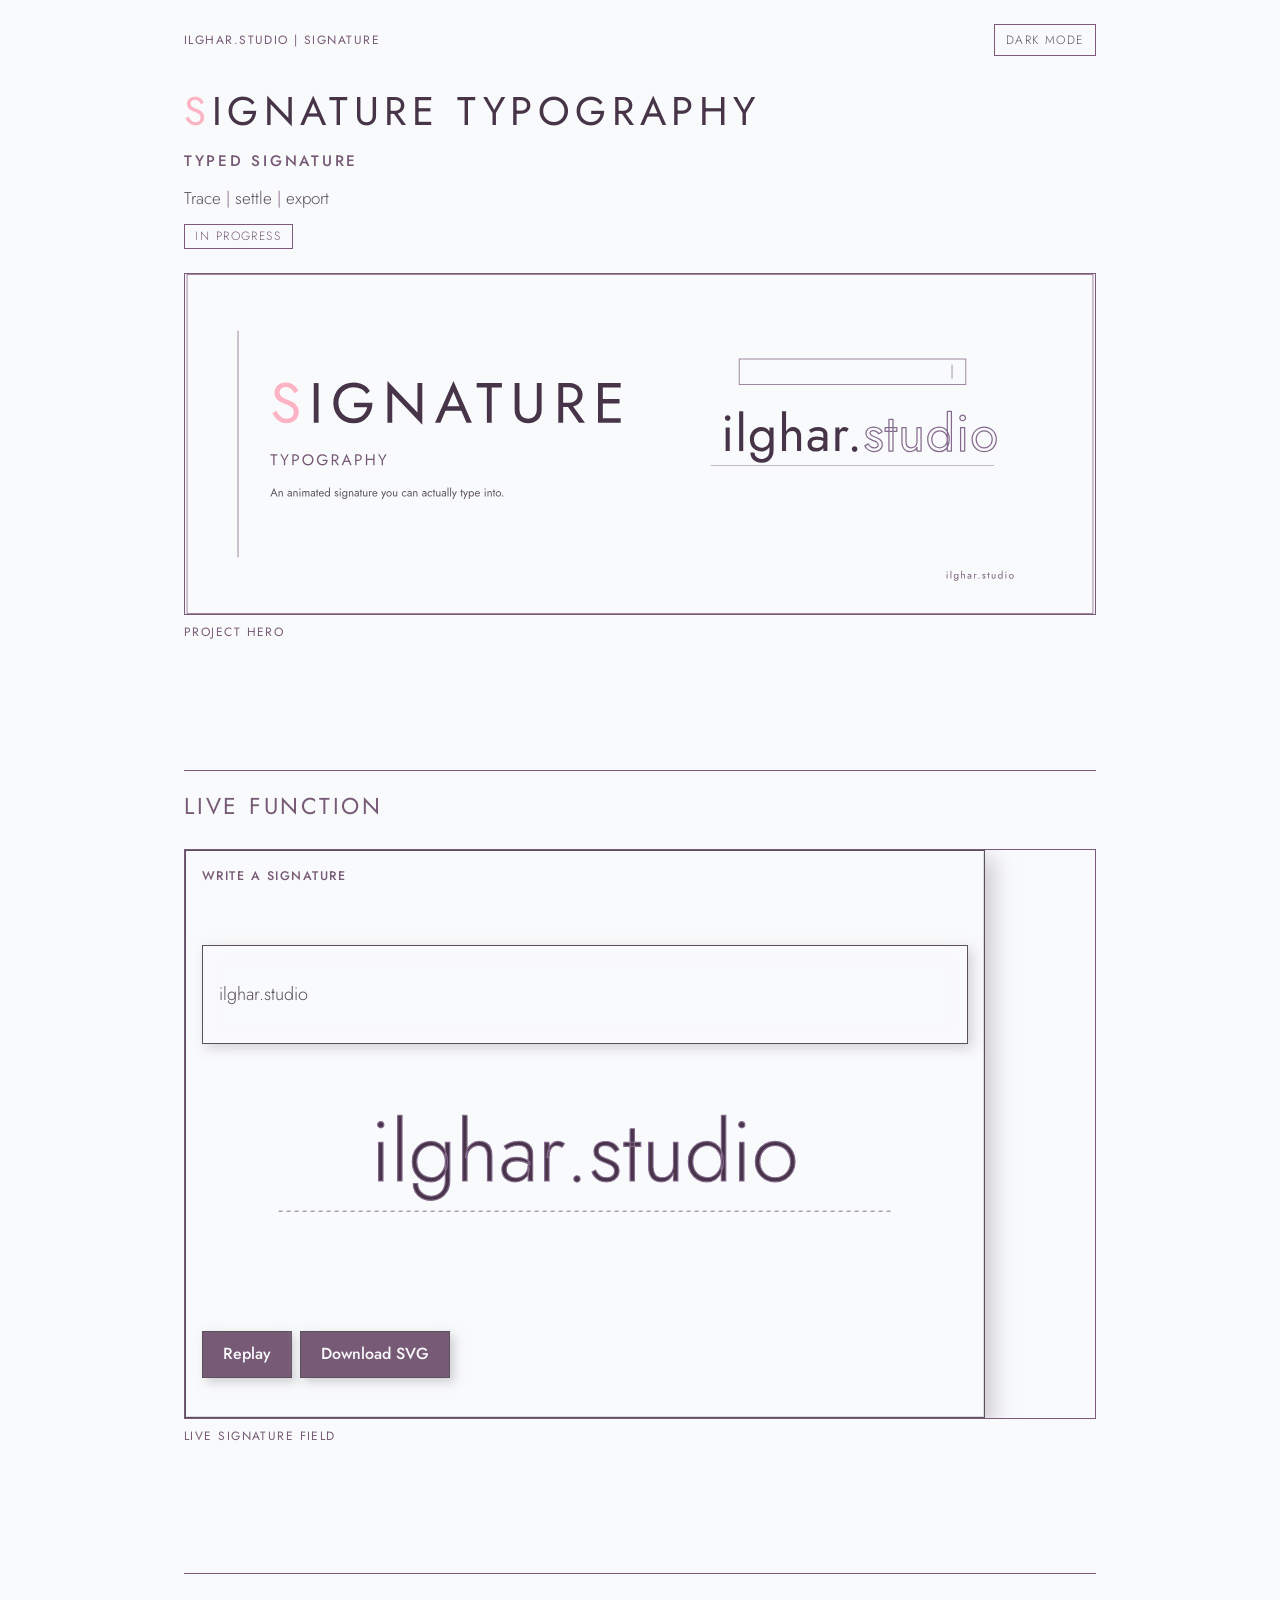
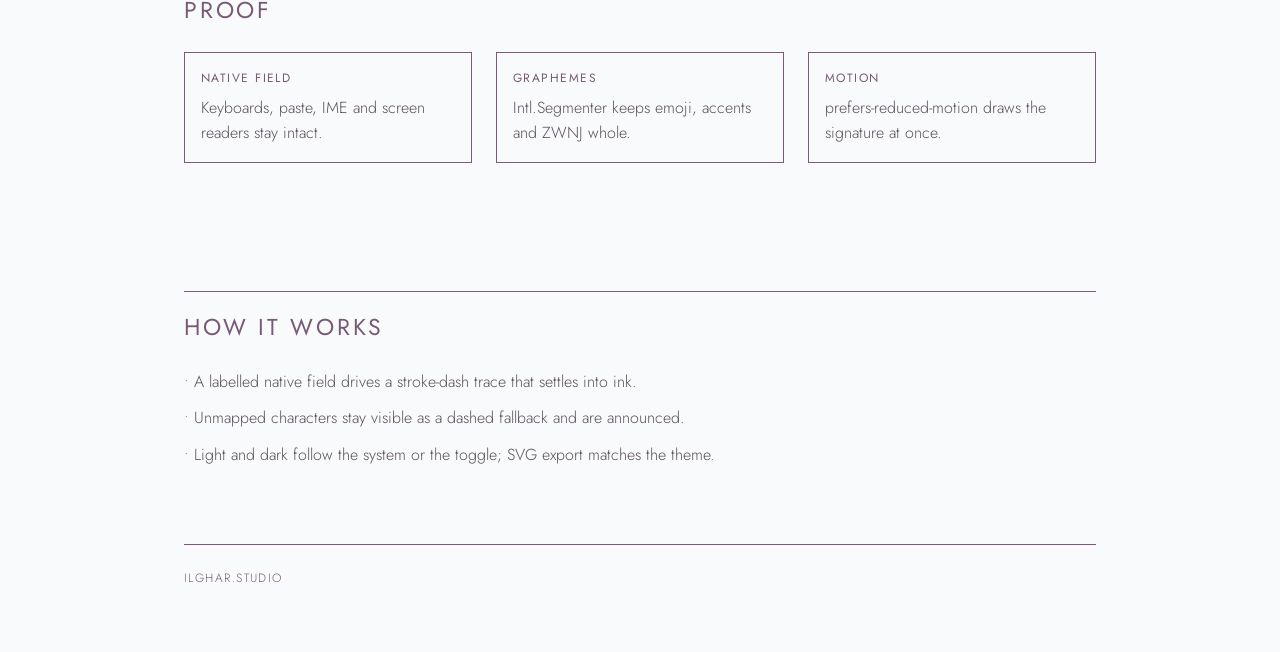
==== commit dd5b0d7c: "fix(pages): Proto 8:3 signature heroes + title cards as og:image only Byte-identical Proto cultural/" ====
--- a/site/index.html
+++ b/site/index.html
@@ -3,6 +3,12 @@
 <head>
 <meta charset="utf-8"><meta name="viewport" content="width=device-width,initial-scale=1">
 <title>Signature typography · ilghar.studio</title>
+<meta property="og:title" content="Signature typography · ilghar.studio">
+<meta property="og:image" content="og/og-light.svg">
+<meta property="og:image:width" content="1200">
+<meta property="og:image:height" content="630">
+<meta name="twitter:card" content="summary_large_image">
+<meta name="twitter:image" content="og/og-light.svg">
 <link rel="stylesheet" href="tokens.css">
 <link rel="stylesheet" href="pages-shell.css">
 <link rel="stylesheet" href="src/signature.css">
@@ -22,6 +28,9 @@
   .frame.r1610 .live .sig__actions{display:flex;flex-wrap:wrap;gap:8px;margin-top:4px}
 }
 .frame.r1610 .live .sig{max-width:none;width:100%;box-sizing:border-box}
+
+/* hero picture fill — Proto 8:3, no letterbox */
+.frame.r83 picture,.frame.r83 img{width:100%;height:100%;object-fit:fill;display:block;border-radius:0}
 </style>
 </head>
 <body>
@@ -42,7 +51,7 @@
     <div class="frame r83">
       <picture>
         <source media="(prefers-color-scheme: dark)" srcset="hero/hero-dark.svg">
-        <img src="hero/hero-light.svg" width="1200" height="630" alt="Title card for Signature typography by ilghar.studio.">
+        <img src="hero/hero-light.svg" width="1280" height="480" alt="SIGNATURE / TYPOGRAPHY — An animated signature you can actually type into." style="width:100%;height:100%;object-fit:fill;display:block;border-radius:0;">
       </picture>
     </div>
     <figcaption>Project hero</figcaption>
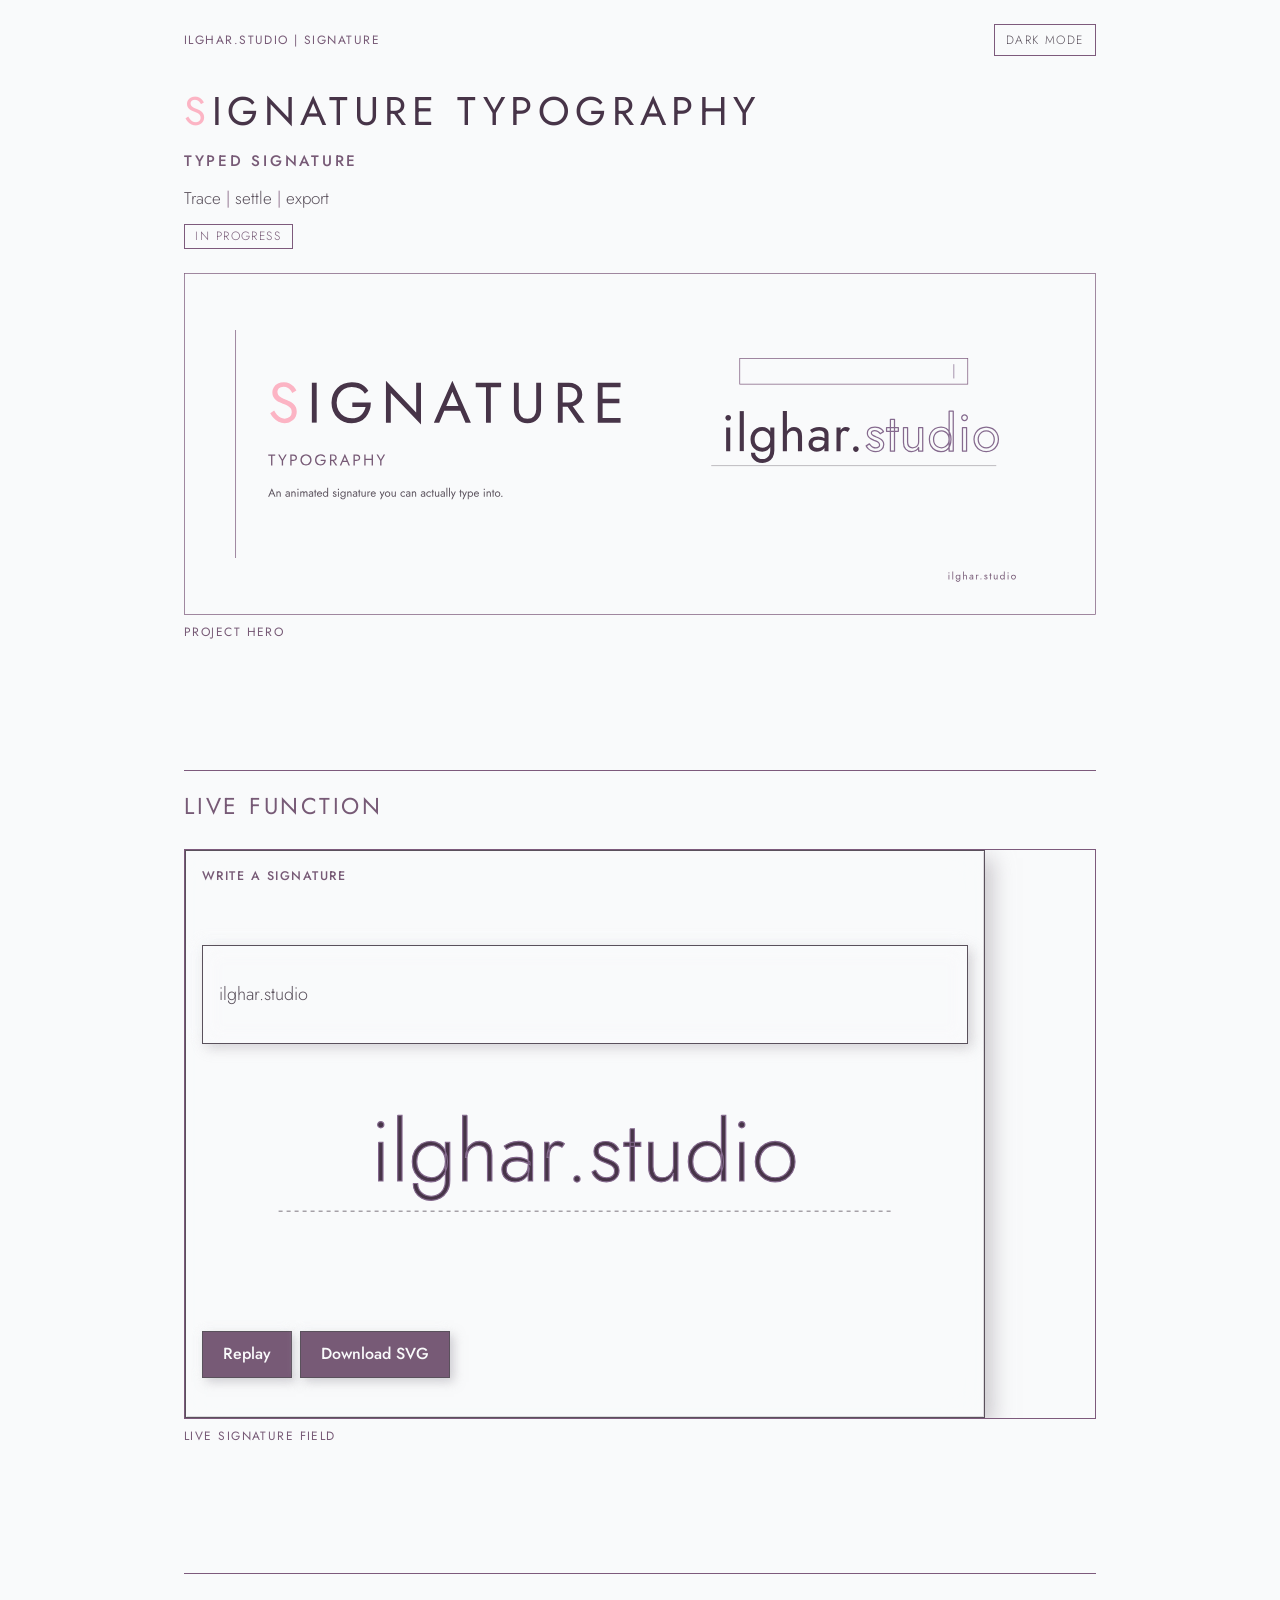
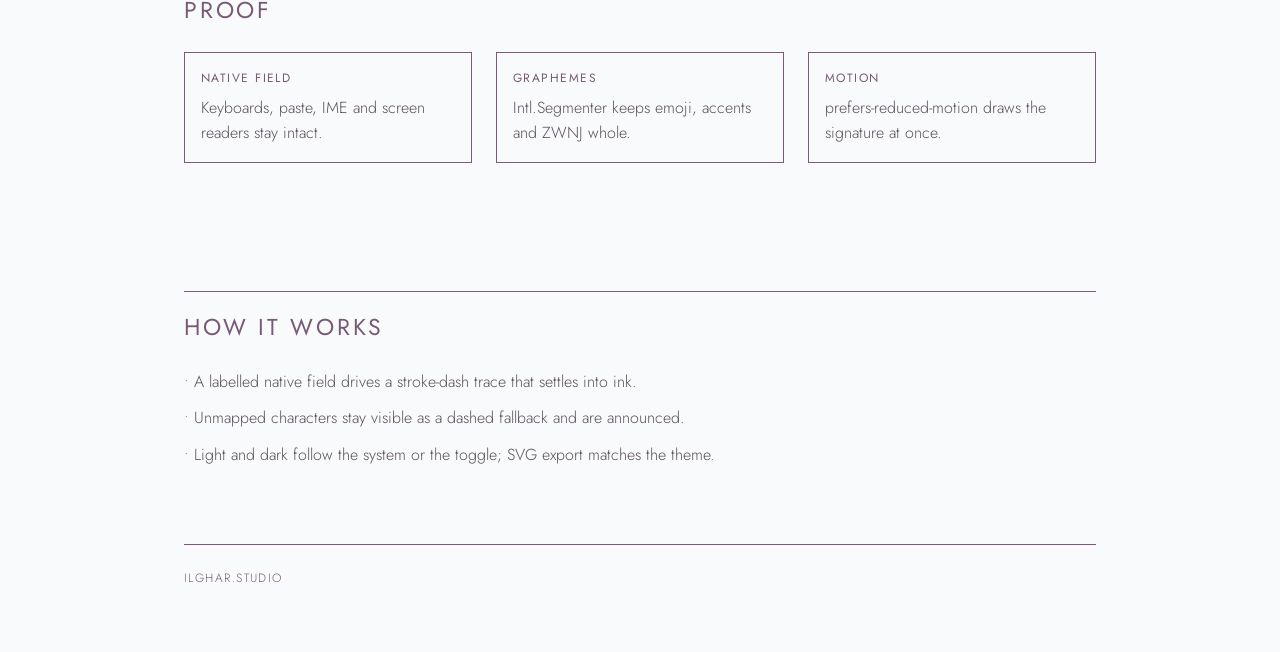
==== commit 1238a8c9: "fix(pages): drop outer .frame around hero SVGs (keep 8:3 + caption) Hero art uses .hero-art (aspect-" ====
--- a/site/index.html
+++ b/site/index.html
@@ -29,8 +29,7 @@
 }
 .frame.r1610 .live .sig{max-width:none;width:100%;box-sizing:border-box}
 
-/* hero picture fill — Proto 8:3, no letterbox */
-.frame.r83 picture,.frame.r83 img{width:100%;height:100%;object-fit:fill;display:block;border-radius:0}
+/* hero art sized by pages-shell .hero-art (8:3, no outer frame) */
 </style>
 </head>
 <body>
@@ -48,12 +47,10 @@
   </header>
 
   <figure class="span12">
-    <div class="frame r83">
-      <picture>
+    <picture class="hero-art">
         <source media="(prefers-color-scheme: dark)" srcset="hero/hero-dark.svg">
-        <img src="hero/hero-light.svg" width="1280" height="480" alt="SIGNATURE / TYPOGRAPHY — An animated signature you can actually type into." style="width:100%;height:100%;object-fit:fill;display:block;border-radius:0;">
+        <img src="hero/hero-light.svg" width="1280" height="480" alt="SIGNATURE / TYPOGRAPHY — An animated signature you can actually type into.">
       </picture>
-    </div>
     <figcaption>Project hero</figcaption>
   </figure>
   <section class="span12" aria-label="Live function">
--- a/site/pages-shell.css
+++ b/site/pages-shell.css
@@ -77,3 +77,9 @@
 .ilg-frame{border:1px solid var(--line);border-radius:0;box-shadow:none;background:var(--bg);padding:0;overflow:hidden;width:100%}
 .board{margin:0}
 .board img,.board picture{border-radius:0;box-shadow:none!important}
+
+/* hero art: SVG has its own border — no outer .frame */
+.hero-art{display:block;width:100%;max-width:100%;aspect-ratio:8/3;margin:0;padding:0;border:0!important;outline:0;overflow:hidden;background:transparent;border-radius:0;box-shadow:none;position:relative}
+.hero-art img{position:absolute;inset:0;display:block;width:100%!important;height:100%!important;max-height:none;object-fit:fill;border:0;border-radius:0}
+figure.span12 > .hero-art, figure.hero > .hero-art{width:100%}
+
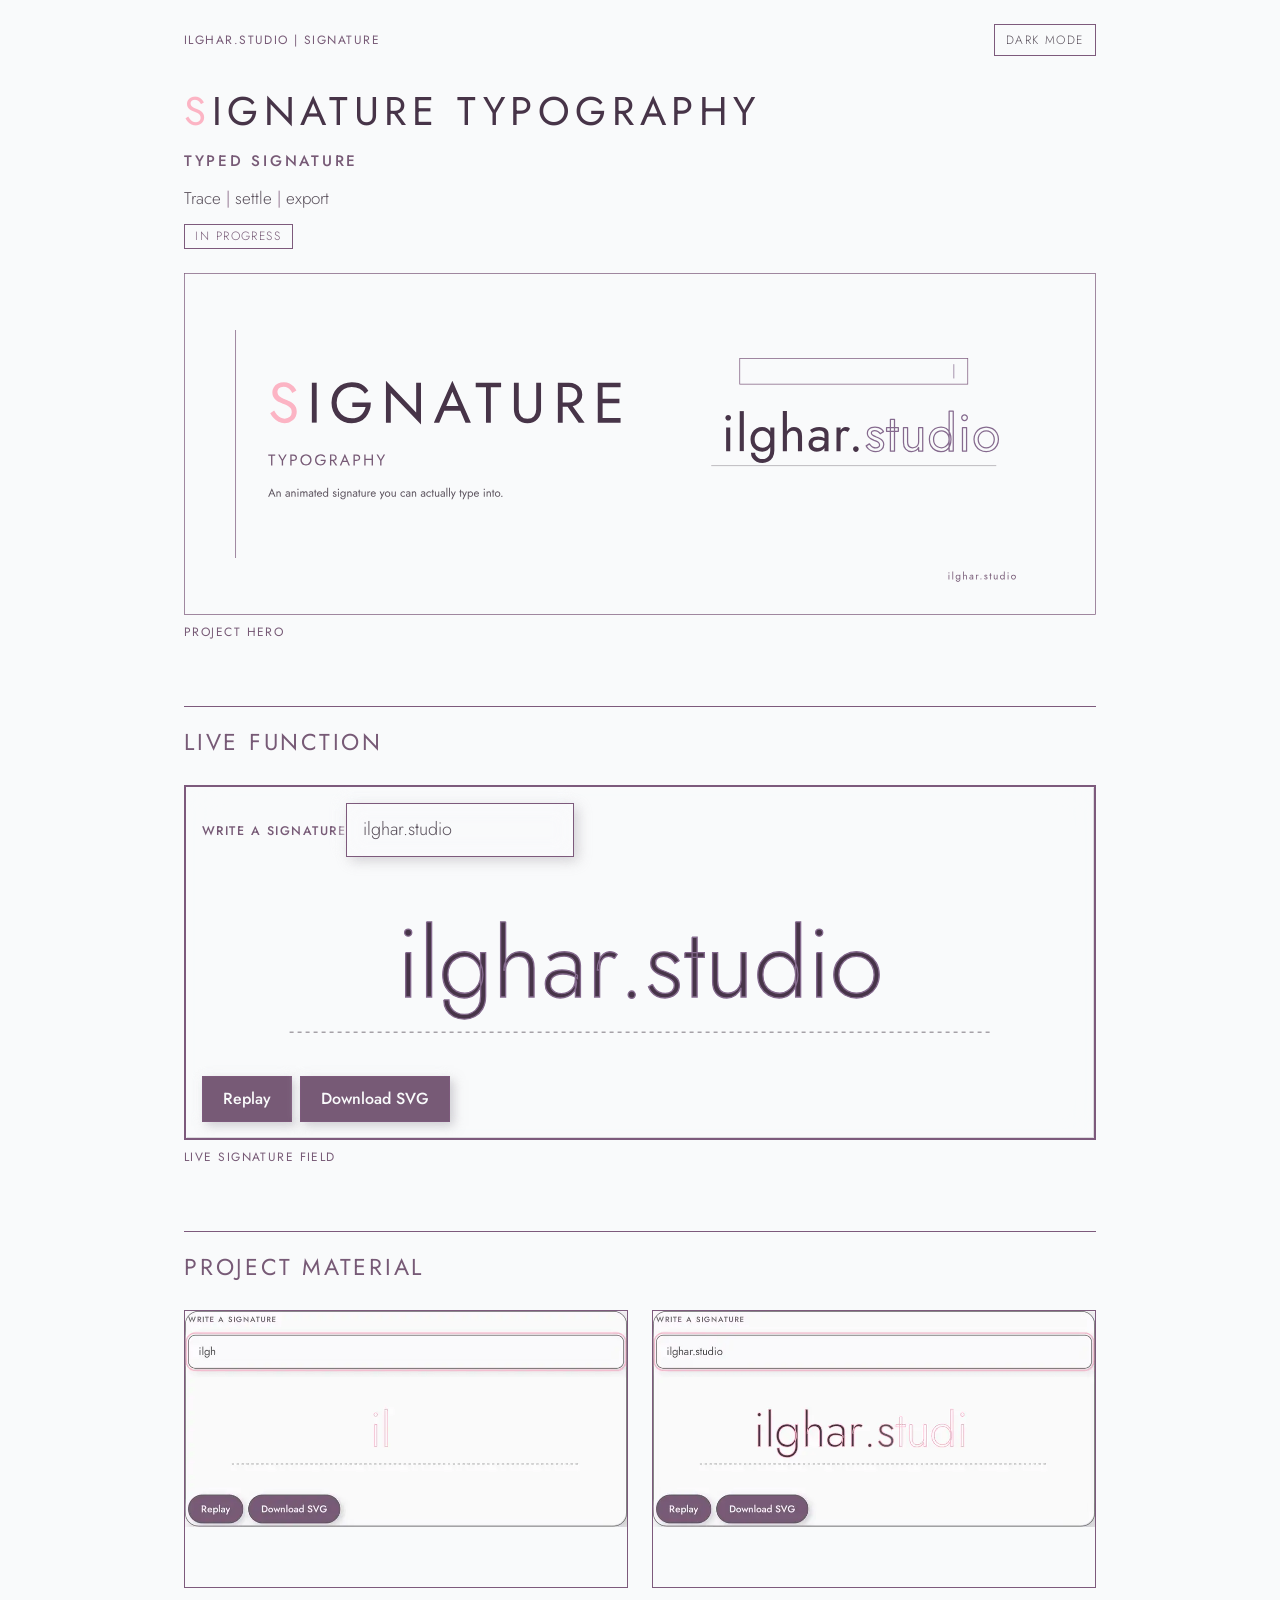
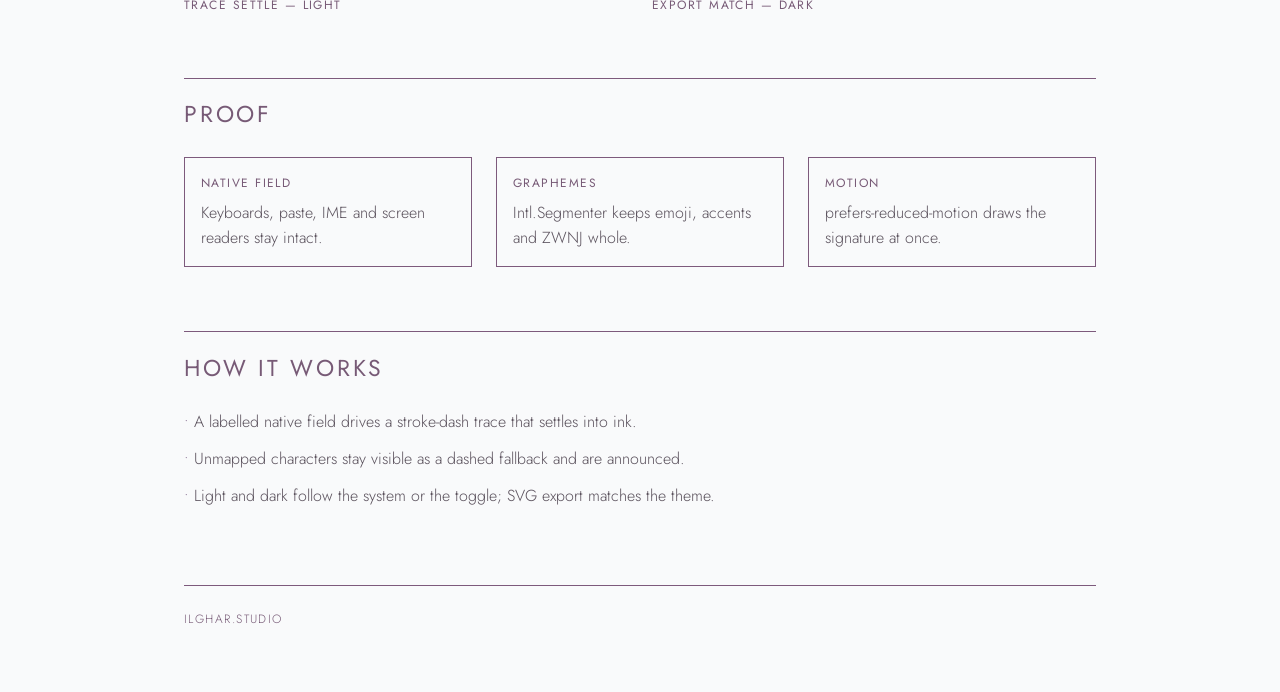
==== commit e0a4aef8: "website-ops: 64px section rhythm, live frames content-height, Critiquito blockers - Drop h2 top marg" ====
--- a/site/index.html
+++ b/site/index.html
@@ -17,17 +17,15 @@
 @font-face{font-family:Jost;font-style:normal;font-weight:400;font-display:swap;src:url("fonts/jost-latin-400-normal.woff2") format("woff2")}
 @font-face{font-family:Jost;font-style:normal;font-weight:500;font-display:swap;src:url("fonts/jost-latin-500-normal.woff2") format("woff2")}
 #demo{width:100%}
-.frame.r1610 .live{padding:16px;min-height:100%}
+.frame.live .live{padding:16px}
 
-/* At ≤600px let the live demo stack so Replay/Download sit below the SVG */
+/* Live field fills the single 12-span frame; soft neumorphic stays on .sig */
+.frame.live .live{height:auto;overflow:visible;display:block}
+.frame.live .live .sig{max-width:none;width:100%;box-sizing:border-box;height:auto}
 @media (max-width:600px){
-  .frame.r1610:has(#demo),.frame.r1610:has(.live){aspect-ratio:auto;min-height:0}
-  .frame.r1610 .live{height:auto!important;min-height:0;overflow:visible;display:block;padding:12px}
-  .frame.r1610 .live .sig{max-width:none;height:auto;padding:12px;gap:10px}
-  .frame.r1610 .live .sig__svg{width:100%;height:auto;max-height:none}
-  .frame.r1610 .live .sig__actions{display:flex;flex-wrap:wrap;gap:8px;margin-top:4px}
+  .frame.live .live{padding:12px}
+  .frame.live .live .sig{padding:12px;gap:10px}
 }
-.frame.r1610 .live .sig{max-width:none;width:100%;box-sizing:border-box}
 
 /* hero art sized by pages-shell .hero-art (8:3, no outer frame) */
 </style>
@@ -56,9 +54,33 @@
   <section class="span12" aria-label="Live function">
     <h2>Live function</h2>
     <figure>
-      <div class="frame r1610"><div class="live" id="demo"></div></div>
+      <div class="frame live"><div class="live" id="demo"></div></div>
       <figcaption>Live signature field</figcaption>
     </figure>
+  </section>
+
+  <section class="span12" aria-label="Project material">
+    <h2>Project material</h2>
+    <div class="grid-66">
+      <figure>
+        <div class="frame r1610">
+          <picture>
+            <source media="(prefers-color-scheme: dark)" srcset="hero/f1-dark.webp">
+            <img src="hero/f1-light.webp" width="960" height="600" alt="Signature field tracing ilghar.studio stroke by stroke on light paper.">
+          </picture>
+        </div>
+        <figcaption>Trace settle — light</figcaption>
+      </figure>
+      <figure>
+        <div class="frame r1610">
+          <picture>
+            <source media="(prefers-color-scheme: dark)" srcset="hero/f2-dark.webp">
+            <img src="hero/f2-light.webp" width="960" height="600" alt="Exported signature SVG settled in ink after the draw animation.">
+          </picture>
+        </div>
+        <figcaption>Export match — dark</figcaption>
+      </figure>
+    </div>
   </section>
   <section class="span12" aria-label="Proof">
     <h2>Proof</h2>
--- a/site/pages-shell.css
+++ b/site/pages-shell.css
@@ -63,8 +63,7 @@
   margin-top:8px;font-size:12px;font-weight:400;letter-spacing:.12em;text-transform:uppercase;color:var(--label);
 }
 h2{font-weight:400;font-size:23px;letter-spacing:.12em;text-transform:uppercase;color:var(--label);
-  border-top:1px solid var(--line);padding-top:.8em;margin:64px 0 24px}
-@media (max-width:600px){h2{margin-top:48px}}
+  border-top:1px solid var(--line);padding-top:.8em;margin:0 0 24px}
 .card{border:1px solid var(--line);border-radius:0;box-shadow:none;background:var(--bg);padding:16px;margin:0}
 .card h3{font-size:12px;font-weight:400;letter-spacing:.12em;text-transform:uppercase;color:var(--label);margin:0 0 8px}
 .card p{margin:0;font-size:16px;font-weight:300;max-width:64ch}
@@ -83,3 +82,40 @@
 .hero-art img{position:absolute;inset:0;display:block;width:100%!important;height:100%!important;max-height:none;object-fit:fill;border:0;border-radius:0}
 figure.span12 > .hero-art, figure.hero > .hero-art{width:100%}
 
+
+/* section rhythm — exactly 64px (48px ≤600); no extra h2 top margin */
+section{margin-top:64px;margin-bottom:0}
+@media (max-width:600px){section{margin-top:48px}}
+figure.span12{margin:0}
+
+/* Live demo frames: full width, height follows content — no forced 16:10.
+   Hero .hero-art stays 8:3; boards/cards keep .r1610 / .r43. */
+section[aria-label="Live function"] .frame,
+.frame.live,
+#app-frame{
+  aspect-ratio:auto;
+  height:auto;
+  min-height:0;
+}
+section[aria-label="Live function"] .frame > *,
+.frame.live > *,
+#app-frame > *{
+  width:100%;
+  height:auto;
+  max-height:none;
+  object-fit:unset;
+  position:static;
+}
+section[aria-label="Live function"] .frame iframe,
+.frame.live iframe{
+  display:block;
+  width:100%;
+  height:auto;
+  min-height:480px;
+  border:0;
+  position:static;
+}
+@media (max-width:600px){
+  section[aria-label="Live function"] .frame iframe,
+  .frame.live iframe{min-height:520px}
+}
--- a/site/src/signature.css
+++ b/site/src/signature.css
@@ -1,6 +1,6 @@
-/* Signature field — PDF palette + transparent neumorphic UI (Hāèl Nov 4).
-   Shadows: light paper+#a6a1a7; dark #2a272d+#473448.
-   Interactive edges: ink / #d4d2d2 hairline. Panel text ≥4.5:1. */
+/* Signature field — soft neumorphic inside ONE 12-span .frame (Hāèl).
+   Shadows: palette only (light paper+#a6a1a7; dark #2a272d+#473448).
+   Interactive edges: 1px #7d5a7c hairline. Panel text measured ≥4.5:1. */
 .sig {
   --sig-paper: #f9fafb;
   --sig-cover: #f9fafb;
@@ -17,7 +17,7 @@
   --sig-accent-fg: #f9fafb;
   --sig-panel: color-mix(in srgb, var(--sig-paper) 72%, transparent);
   --sig-panel-solid: var(--sig-cover);
-  --sig-hair: var(--sig-ink);
+  --sig-hair: #7d5a7c;
   --sig-shadow-hi: var(--sig-paper);
   --sig-shadow-lo: var(--sig-grey2);
   --sig-ease: cubic-bezier(0.22, 1, 0.36, 1);
@@ -27,7 +27,9 @@
   gap: 14px;
   padding: 22px;
   border-radius:0;
-  max-width: 800px;
+  max-width: none;
+  width: 100%;
+  box-sizing: border-box;
   background: var(--sig-panel);
   -webkit-backdrop-filter: blur(18px) saturate(1.1);
   backdrop-filter: blur(18px) saturate(1.1);
@@ -124,24 +126,24 @@
   .sig__glyph { animation: none !important; fill-opacity: 1 !important; stroke-dashoffset: 0 !important; }
 }
 
-/* Dark: dual shadow #2a272d + #473448; label #a6a1a7; hairline #d4d2d2 */
+/* Dark: dual shadow #2a272d+#473448; text ≥4.5:1; hairline #7d5a7c */
 .dark .sig,
 .sig.sig--dark {
   --sig-paper: #2a272d;
   --sig-cover: #2a272d;
   --sig-ink: #d4d2d2;
-  --sig-ink-deep: #856a8e;
+  --sig-ink-deep: #d4d2d2;
   --sig-label: #a6a1a7;
-  --sig-title: #856a8e;
+  --sig-title: #a28ea9;
   --sig-muted: #a6a1a7;
   --sig-grey2: #a6a1a7;
   --sig-line: #5a515c;
-  --sig-pink: #856a8e;
-  --sig-rose: #856a8e;
-  --sig-accent: #856a8e;
+  --sig-pink: #a28ea9;
+  --sig-rose: #a28ea9;
+  --sig-accent: #a6a1a7;
   --sig-accent-fg: #2a272d;
   --sig-panel: color-mix(in srgb, #2a272d 70%, transparent);
-  --sig-hair: #d4d2d2;
+  --sig-hair: #7d5a7c;
   --sig-shadow-hi: #473448;
   --sig-shadow-lo: #2a272d;
 }
@@ -153,23 +155,23 @@
 
 @media (prefers-color-scheme: dark) {
   .sig:not(.sig--light) {
-    --sig-paper: #2a272d;
-    --sig-cover: #2a272d;
-    --sig-ink: #d4d2d2;
-    --sig-ink-deep: #856a8e;
-    --sig-label: #a6a1a7;
-    --sig-title: #856a8e;
-    --sig-muted: #a6a1a7;
-    --sig-grey2: #a6a1a7;
-    --sig-line: #5a515c;
-    --sig-pink: #856a8e;
-    --sig-rose: #856a8e;
-    --sig-accent: #856a8e;
-    --sig-accent-fg: #2a272d;
-    --sig-panel: color-mix(in srgb, #2a272d 70%, transparent);
-    --sig-hair: #d4d2d2;
-    --sig-shadow-hi: #473448;
-    --sig-shadow-lo: #2a272d;
+  --sig-paper: #2a272d;
+  --sig-cover: #2a272d;
+  --sig-ink: #d4d2d2;
+  --sig-ink-deep: #d4d2d2;
+  --sig-label: #a6a1a7;
+  --sig-title: #a28ea9;
+  --sig-muted: #a6a1a7;
+  --sig-grey2: #a6a1a7;
+  --sig-line: #5a515c;
+  --sig-pink: #a28ea9;
+  --sig-rose: #a28ea9;
+  --sig-accent: #a6a1a7;
+  --sig-accent-fg: #2a272d;
+  --sig-panel: color-mix(in srgb, #2a272d 70%, transparent);
+  --sig-hair: #7d5a7c;
+  --sig-shadow-hi: #473448;
+  --sig-shadow-lo: #2a272d;
   }
   .sig:not(.sig--light) .sig__replay {
     background: var(--sig-accent);
@@ -189,7 +191,7 @@
     --sig-accent: #775a76;
     --sig-accent-fg: #f9fafb;
     --sig-panel: color-mix(in srgb, #f9fafb 72%, transparent);
-    --sig-hair: #5a515c;
+    --sig-hair: #7d5a7c;
     --sig-shadow-hi: #f9fafb;
     --sig-shadow-lo: #a6a1a7;
   }
@@ -214,7 +216,7 @@
   --sig-accent: #775a76;
   --sig-accent-fg: #f9fafb;
   --sig-panel: color-mix(in srgb, #f9fafb 72%, transparent);
-  --sig-hair: #5a515c;
+  --sig-hair: #7d5a7c;
   --sig-shadow-hi: #f9fafb;
   --sig-shadow-lo: #a6a1a7;
 }
@@ -226,17 +228,18 @@
   --sig-paper: #2a272d;
   --sig-cover: #2a272d;
   --sig-ink: #d4d2d2;
-  --sig-ink-deep: #856a8e;
+  --sig-ink-deep: #d4d2d2;
   --sig-label: #a6a1a7;
-  --sig-title: #856a8e;
+  --sig-title: #a28ea9;
   --sig-muted: #a6a1a7;
   --sig-grey2: #a6a1a7;
   --sig-line: #5a515c;
-  --sig-pink: #856a8e;
-  --sig-accent: #856a8e;
+  --sig-pink: #a28ea9;
+  --sig-rose: #a28ea9;
+  --sig-accent: #a6a1a7;
   --sig-accent-fg: #2a272d;
   --sig-panel: color-mix(in srgb, #2a272d 70%, transparent);
-  --sig-hair: #d4d2d2;
+  --sig-hair: #7d5a7c;
   --sig-shadow-hi: #473448;
   --sig-shadow-lo: #2a272d;
 }
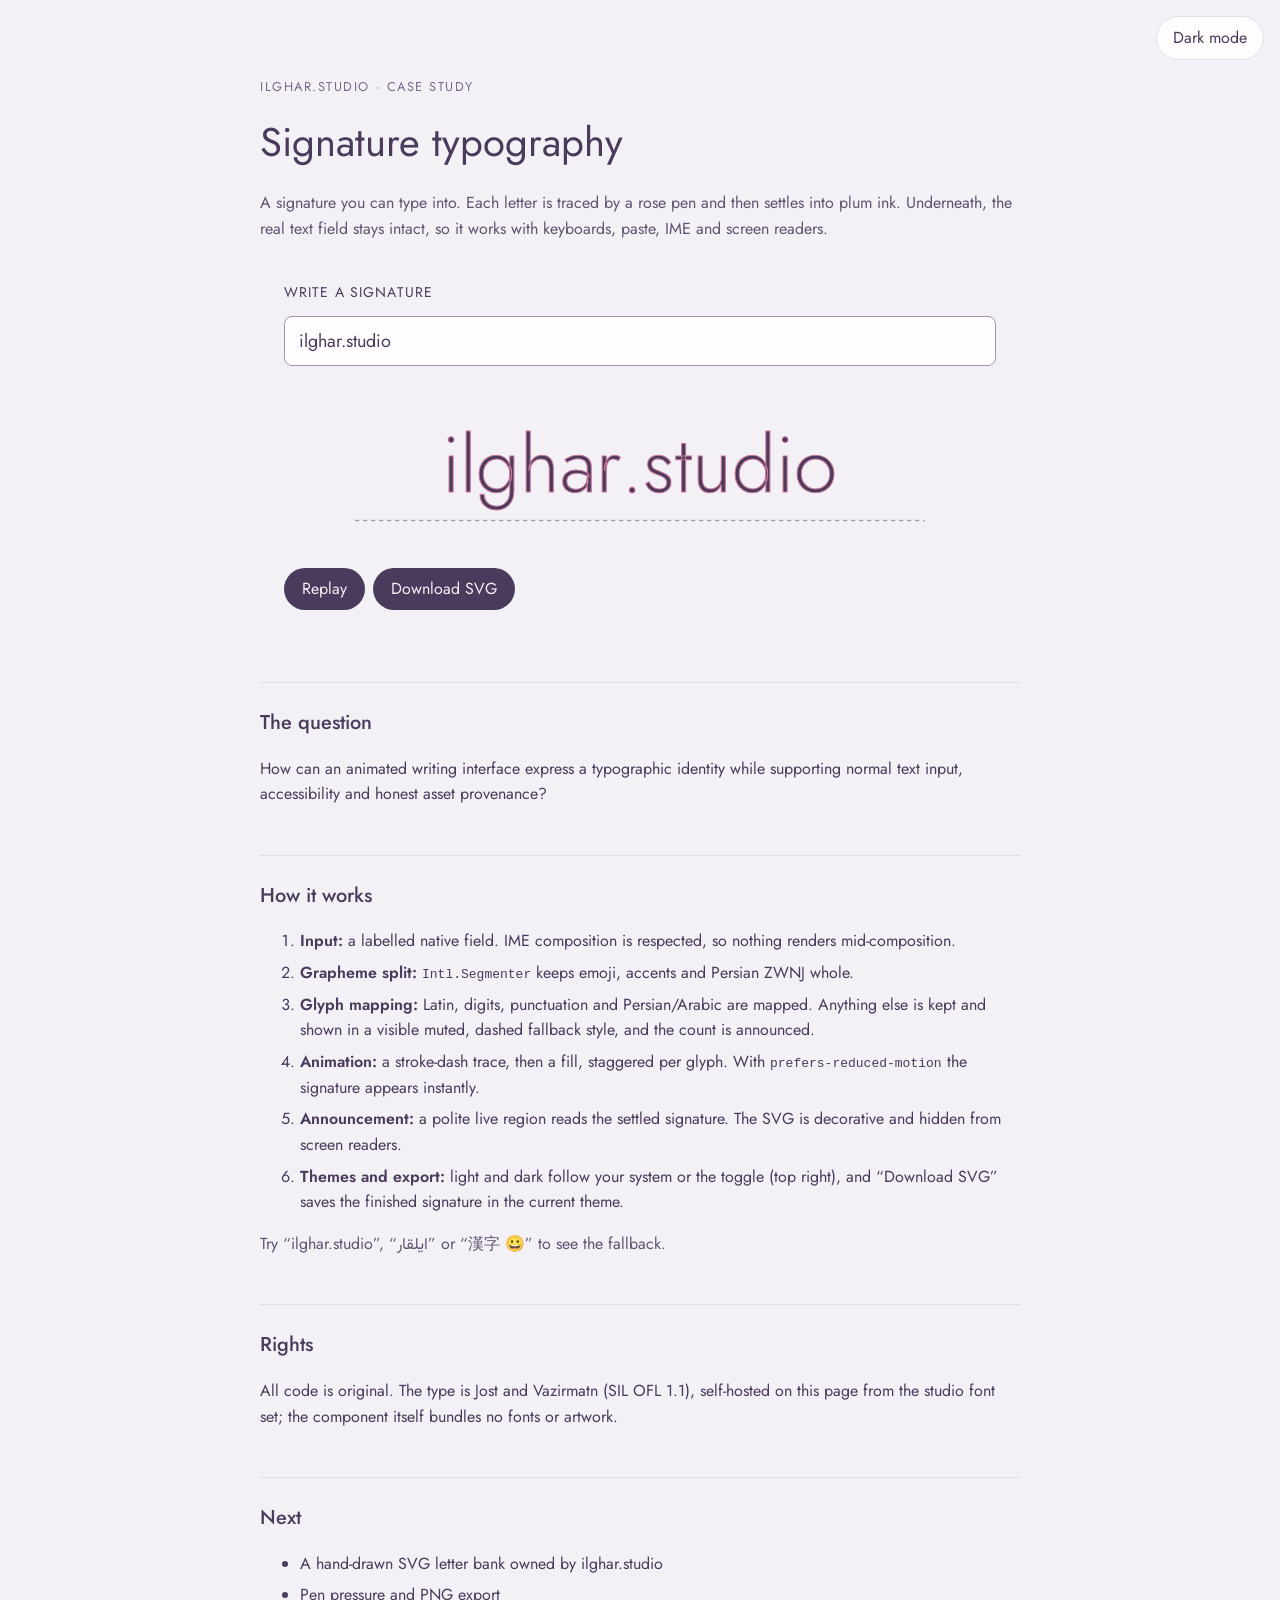
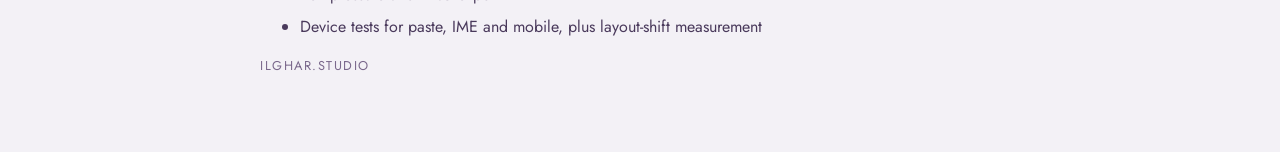
==== commit df030a66: "Merge pull request #2 from Ilghar/website-ops/typography-unify-20261104 Typography: shared studio fo" ====
--- a/site/index.html
+++ b/site/index.html
@@ -1,110 +1,58 @@
 <!doctype html>
 <html lang="en">
 <head>
+<script>(function(){try{var m=localStorage.getItem("ilghar-theme");}catch(e){}var d=m?m==="dark":matchMedia("(prefers-color-scheme: dark)").matches;document.documentElement.classList.add(d?"dark":"light");})();</script>
+<meta name="color-scheme" content="light dark">
 <meta charset="utf-8"><meta name="viewport" content="width=device-width,initial-scale=1">
-<title>Signature typography · ilghar.studio</title>
-<meta property="og:title" content="Signature typography · ilghar.studio">
-<meta property="og:image" content="og/og-light.svg">
-<meta property="og:image:width" content="1200">
-<meta property="og:image:height" content="630">
-<meta name="twitter:card" content="summary_large_image">
-<meta name="twitter:image" content="og/og-light.svg">
-<link rel="stylesheet" href="tokens.css">
-<link rel="stylesheet" href="pages-shell.css">
-<link rel="stylesheet" href="src/signature.css">
+<title>Signature typography — case — ilghar.studio</title>
+<link rel="stylesheet" href="../src/signature.css">
 <style>
-@font-face{font-family:Jost;font-style:normal;font-weight:300;font-display:swap;src:url("fonts/jost-latin-300-normal.woff2") format("woff2")}
-@font-face{font-family:Jost;font-style:normal;font-weight:400;font-display:swap;src:url("fonts/jost-latin-400-normal.woff2") format("woff2")}
-@font-face{font-family:Jost;font-style:normal;font-weight:500;font-display:swap;src:url("fonts/jost-latin-500-normal.woff2") format("woff2")}
-#demo{width:100%}
-.frame.live .live{padding:16px}
-
-/* Live field fills the single 12-span frame; soft neumorphic stays on .sig */
-.frame.live .live{height:auto;overflow:visible;display:block}
-.frame.live .live .sig{max-width:none;width:100%;box-sizing:border-box;height:auto}
-@media (max-width:600px){
-  .frame.live .live{padding:12px}
-  .frame.live .live .sig{padding:12px;gap:10px}
-}
-
-/* hero art sized by pages-shell .hero-art (8:3, no outer frame) */
+@font-face{font-family:"Jost";font-style:normal;font-weight:300;font-display:swap;src:url("fonts/jost-latin-ext-300-normal.woff2") format("woff2");unicode-range:U+0100-02BA,U+02BD-02C5,U+02C7-02CC,U+02CE-02D7,U+02DD-02FF,U+0304,U+0308,U+0329,U+1D00-1DBF,U+1E00-1E9F,U+1EF2-1EFF,U+2020,U+20A0-20AB,U+20AD-20C0,U+2113,U+2C60-2C7F,U+A720-A7FF;}@font-face{font-family:"Jost";font-style:normal;font-weight:300;font-display:swap;src:url("fonts/jost-latin-300-normal.woff2") format("woff2");unicode-range:U+0000-00FF,U+0131,U+0152-0153,U+02BB-02BC,U+02C6,U+02DA,U+02DC,U+0304,U+0308,U+0329,U+2000-206F,U+20AC,U+2122,U+2191,U+2193,U+2212,U+2215,U+FEFF,U+FFFD;}@font-face{font-family:"Jost";font-style:normal;font-weight:400;font-display:swap;src:url("fonts/jost-latin-ext-400-normal.woff2") format("woff2");unicode-range:U+0100-02BA,U+02BD-02C5,U+02C7-02CC,U+02CE-02D7,U+02DD-02FF,U+0304,U+0308,U+0329,U+1D00-1DBF,U+1E00-1E9F,U+1EF2-1EFF,U+2020,U+20A0-20AB,U+20AD-20C0,U+2113,U+2C60-2C7F,U+A720-A7FF;}@font-face{font-family:"Jost";font-style:normal;font-weight:400;font-display:swap;src:url("fonts/jost-latin-400-normal.woff2") format("woff2");unicode-range:U+0000-00FF,U+0131,U+0152-0153,U+02BB-02BC,U+02C6,U+02DA,U+02DC,U+0304,U+0308,U+0329,U+2000-206F,U+20AC,U+2122,U+2191,U+2193,U+2212,U+2215,U+FEFF,U+FFFD;}@font-face{font-family:"Jost";font-style:normal;font-weight:500;font-display:swap;src:url("fonts/jost-latin-ext-500-normal.woff2") format("woff2");unicode-range:U+0100-02BA,U+02BD-02C5,U+02C7-02CC,U+02CE-02D7,U+02DD-02FF,U+0304,U+0308,U+0329,U+1D00-1DBF,U+1E00-1E9F,U+1EF2-1EFF,U+2020,U+20A0-20AB,U+20AD-20C0,U+2113,U+2C60-2C7F,U+A720-A7FF;}@font-face{font-family:"Jost";font-style:normal;font-weight:500;font-display:swap;src:url("fonts/jost-latin-500-normal.woff2") format("woff2");unicode-range:U+0000-00FF,U+0131,U+0152-0153,U+02BB-02BC,U+02C6,U+02DA,U+02DC,U+0304,U+0308,U+0329,U+2000-206F,U+20AC,U+2122,U+2191,U+2193,U+2212,U+2215,U+FEFF,U+FFFD;}@font-face{font-family:"Jost";font-style:normal;font-weight:600;font-display:swap;src:url("fonts/jost-latin-ext-600-normal.woff2") format("woff2");unicode-range:U+0100-02BA,U+02BD-02C5,U+02C7-02CC,U+02CE-02D7,U+02DD-02FF,U+0304,U+0308,U+0329,U+1D00-1DBF,U+1E00-1E9F,U+1EF2-1EFF,U+2020,U+20A0-20AB,U+20AD-20C0,U+2113,U+2C60-2C7F,U+A720-A7FF;}@font-face{font-family:"Jost";font-style:normal;font-weight:600;font-display:swap;src:url("fonts/jost-latin-600-normal.woff2") format("woff2");unicode-range:U+0000-00FF,U+0131,U+0152-0153,U+02BB-02BC,U+02C6,U+02DA,U+02DC,U+0304,U+0308,U+0329,U+2000-206F,U+20AC,U+2122,U+2191,U+2193,U+2212,U+2215,U+FEFF,U+FFFD;}@font-face{font-family:"Jost";font-style:italic;font-weight:400;font-display:swap;src:url("fonts/jost-latin-ext-400-italic.woff2") format("woff2");unicode-range:U+0100-02BA,U+02BD-02C5,U+02C7-02CC,U+02CE-02D7,U+02DD-02FF,U+0304,U+0308,U+0329,U+1D00-1DBF,U+1E00-1E9F,U+1EF2-1EFF,U+2020,U+20A0-20AB,U+20AD-20C0,U+2113,U+2C60-2C7F,U+A720-A7FF;}@font-face{font-family:"Jost";font-style:italic;font-weight:400;font-display:swap;src:url("fonts/jost-latin-400-italic.woff2") format("woff2");unicode-range:U+0000-00FF,U+0131,U+0152-0153,U+02BB-02BC,U+02C6,U+02DA,U+02DC,U+0304,U+0308,U+0329,U+2000-206F,U+20AC,U+2122,U+2191,U+2193,U+2212,U+2215,U+FEFF,U+FFFD;}@font-face{font-family:"Vazirmatn";font-style:normal;font-weight:100 900;font-display:swap;src:url("fonts/vazirmatn-fa.woff2") format("woff2");unicode-range:U+0600-06FF,U+200C-200D,U+FB50-FDFF,U+FE70-FEFF;}
+[lang="fa"]{font-family:"Vazirmatn","Noto Naskh Arabic",sans-serif;letter-spacing:0;text-transform:none}
+:root{--title-fa-weight:400;--title-fa-size:.9em;--title-lat-weight:400}
+h1 [lang="fa"]{font-weight:var(--title-fa-weight);font-size:var(--title-fa-size)}
+:root{--canvas:#f3f1f6;--surface:#fffcfe;--ink:#4a3a5c;--muted:#7a688c;--subtle:#a394ae;--accent:#c97a98;--line:#e4dde8}
+body{margin:0;background:var(--canvas);color:var(--ink);font-family:Jost,"Avenir Next",Helvetica,Arial,sans-serif;line-height:1.6}
+main{max-width:760px;margin:0 auto;padding:64px 24px}
+h1{font-family:Jost,"Avenir Next",sans-serif;font-weight:var(--title-lat-weight);font-size:2.5rem;margin:0 0 8px}
+h2{font-weight:500;font-size:1.25rem;margin-top:48px;border-top:1px solid var(--line);padding-top:24px}
+.kicker{color:var(--muted);text-transform:uppercase;letter-spacing:.12em;font-size:.8rem}
+.dark{--canvas:#4a434c;--surface:#5a535c;--ink:#f4eef3;--muted:#cbbdce;--subtle:#cbbdce;--accent:#e8a8bc;--line:#cbbdce}
+.theme-toggle{position:fixed;top:16px;right:16px;font:inherit;padding:8px 16px;border-radius:999px;border:1px solid var(--line);background:var(--surface);color:var(--ink);cursor:pointer}
+.theme-toggle:focus-visible{outline:2px solid var(--accent);outline-offset:2px}
+.muted{color:var(--ink);opacity:.86} ol li,ul li{margin:6px 0}
 </style>
 </head>
 <body>
-<div class="ilg-case">
+<button type="button" class="theme-toggle" id="theme-toggle" aria-pressed="false">Dark mode</button>
 <main>
-  <header class="site span12">
-    <p class="brand-label">ilghar.studio | signature</p>
-    <button type="button" class="theme-toggle" aria-pressed="false">Dark mode</button>
-  </header>
-  <header class="hero span12">
-    <h1 class="name"><span class="first">S</span>ignature typography</h1>
-    <p class="title">Typed signature</p>
-    <p class="sub"><span>Trace</span><span>settle</span><span>export</span></p>
-    <span class="status">In progress</span>
-  </header>
-
-  <figure class="span12">
-    <picture class="hero-art">
-        <source media="(prefers-color-scheme: dark)" srcset="hero/hero-dark.svg">
-        <img src="hero/hero-light.svg" width="1280" height="480" alt="SIGNATURE / TYPOGRAPHY — An animated signature you can actually type into.">
-      </picture>
-    <figcaption>Project hero</figcaption>
-  </figure>
-  <section class="span12" aria-label="Live function">
-    <h2>Live function</h2>
-    <figure>
-      <div class="frame live"><div class="live" id="demo"></div></div>
-      <figcaption>Live signature field</figcaption>
-    </figure>
-  </section>
-
-  <section class="span12" aria-label="Project material">
-    <h2>Project material</h2>
-    <div class="grid-66">
-      <figure>
-        <div class="frame r1610">
-          <picture>
-            <source media="(prefers-color-scheme: dark)" srcset="hero/f1-dark.webp">
-            <img src="hero/f1-light.webp" width="960" height="600" alt="Signature field tracing ilghar.studio stroke by stroke on light paper.">
-          </picture>
-        </div>
-        <figcaption>Trace settle — light</figcaption>
-      </figure>
-      <figure>
-        <div class="frame r1610">
-          <picture>
-            <source media="(prefers-color-scheme: dark)" srcset="hero/f2-dark.webp">
-            <img src="hero/f2-light.webp" width="960" height="600" alt="Exported signature SVG settled in ink after the draw animation.">
-          </picture>
-        </div>
-        <figcaption>Export match — dark</figcaption>
-      </figure>
-    </div>
-  </section>
-  <section class="span12" aria-label="Proof">
-    <h2>Proof</h2>
-    <div class="grid-444">
-      <div class="card"><h3>Native field</h3><p>Keyboards, paste, IME and screen readers stay intact.</p></div>
-      <div class="card"><h3>Graphemes</h3><p>Intl.Segmenter keeps emoji, accents and ZWNJ whole.</p></div>
-      <div class="card"><h3>Motion</h3><p>prefers-reduced-motion draws the signature at once.</p></div>
-    </div>
-  </section>
-  <section class="span12">
-    <h2>How it works</h2>
-    <ul class="dots">
-      <li>A labelled native field drives a stroke-dash trace that settles into ink.</li>
-      <li>Unmapped characters stay visible as a dashed fallback and are announced.</li>
-      <li>Light and dark follow the system or the toggle; SVG export matches the theme.</li>
-    </ul>
-  </section>
-  <footer class="span12">ilghar.studio</footer>
+<p class="kicker">ilghar.studio · case study</p>
+<h1>Signature typography</h1>
+<p class="muted">A signature you can type into. Each letter is traced by a rose pen and then settles into plum ink. Underneath, the real text field stays intact, so it works with keyboards, paste, IME and screen readers.</p>
+<div id="demo"></div>
+<h2>The question</h2>
+<p>How can an animated writing interface express a typographic identity while supporting normal text input, accessibility and honest asset provenance?</p>
+<h2>How it works</h2>
+<ol>
+<li><strong>Input:</strong> a labelled native field. IME composition is respected, so nothing renders mid-composition.</li>
+<li><strong>Grapheme split:</strong> <code>Intl.Segmenter</code> keeps emoji, accents and Persian ZWNJ whole.</li>
+<li><strong>Glyph mapping:</strong> Latin, digits, punctuation and Persian/Arabic are mapped. Anything else is kept and shown in a visible muted, dashed fallback style, and the count is announced.</li>
+<li><strong>Animation:</strong> a stroke-dash trace, then a fill, staggered per glyph. With <code>prefers-reduced-motion</code> the signature appears instantly.</li>
+<li><strong>Announcement:</strong> a polite live region reads the settled signature. The SVG is decorative and hidden from screen readers.</li>
+<li><strong>Themes and export:</strong> light and dark follow your system or the toggle (top right), and “Download SVG” saves the finished signature in the current theme.</li>
+</ol>
+<p class="muted">Try “ilghar.studio”, “<span lang="fa" dir="rtl">ایلقار</span>” or “漢字 😀” to see the fallback.</p>
+<h2>Rights</h2>
+<p>All code is original. The type is Jost and Vazirmatn (SIL OFL 1.1), self-hosted on this page from the studio font set; the component itself bundles no fonts or artwork.</p>
+<h2>Next</h2>
+<ul><li>A hand-drawn SVG letter bank owned by ilghar.studio</li><li>Pen pressure and PNG export</li><li>Device tests for paste, IME and mobile, plus layout-shift measurement</li></ul>
+<p class="kicker">ilghar.studio</p>
 </main>
-</div>
+<script src="../src/signature.js"></script>
 <script>
-(function(){var r=document.documentElement;var b=document.querySelector(".theme-toggle");if(!b)return;var k="ilg-theme";var m=window.matchMedia&&matchMedia("(prefers-color-scheme: dark)");var s=null;try{s=localStorage.getItem(k)}catch(e){}function dark(){var t=r.getAttribute("data-theme");return t?t==="dark":!!(m&&m.matches)}function sync(){var d=dark();b.setAttribute("aria-pressed",String(d));b.textContent=d?"Light mode":"Dark mode";var root=document.querySelector(".ilg-case");if(d){root.setAttribute("data-theme","dark");r.setAttribute("data-theme","dark")}else{root.setAttribute("data-theme","light");r.setAttribute("data-theme","light")}}if(s==="dark"||s==="light"){r.setAttribute("data-theme",s);document.querySelector(".ilg-case").setAttribute("data-theme",s)}sync();if(m&&m.addEventListener)m.addEventListener("change",sync);b.addEventListener("click",function(){var n=dark()?"light":"dark";r.setAttribute("data-theme",n);document.querySelector(".ilg-case").setAttribute("data-theme",n);try{localStorage.setItem(k,n)}catch(e){}sync()})})();
+(function(){var b=document.getElementById("theme-toggle"),r=document.documentElement;
+function sync(){var d=r.classList.contains("dark");b.setAttribute("aria-pressed",String(d));b.textContent=d?"Light mode":"Dark mode";b.setAttribute("aria-label",d?"Switch to light mode":"Switch to dark mode");}
+b.addEventListener("click",function(){var d=!r.classList.contains("dark");r.classList.toggle("dark",d);r.classList.toggle("light",!d);try{localStorage.setItem("ilghar-theme",d?"dark":"light");}catch(e){}sync();});sync();})();
 </script>
-<script src="src/signature.js"></script>
 <script>mountSignature(document.getElementById("demo"), { text: "ilghar.studio" });</script>
-</body>
-</html>
+</body></html>
--- a/src/signature.css
+++ b/src/signature.css
@@ -0,0 +1,52 @@
+/* ilghar.studio tokens — mirrors Ilghar/ilghar-studio src/styles.css */
+.sig {
+  --sig-canvas: #f3f1f6; --sig-plum: #4a3a5c; --sig-rose: #c97a98; --sig-mauve: #a394ae;
+  --sig-surface: #fffcfe; --sig-line: #e4dde8; --sig-muted: #7a688c; --sig-ease: cubic-bezier(0.22, 1, 0.36, 1);
+  font-family: "Jost", system-ui, sans-serif;
+  background: var(--sig-canvas); color: var(--sig-plum);
+  display: grid; gap: 12px; padding: 24px; border-radius: 16px; max-width: 800px;
+}
+.sig__label { font-size: 0.875rem; letter-spacing: 0.08em; text-transform: uppercase; color: var(--sig-plum); }
+.sig__input { font: inherit; font-size: 1.125rem; padding: 10px 14px; border: 1px solid var(--sig-mauve); border-radius: 8px; background: var(--sig-surface); color: var(--sig-plum); }
+.sig__input:focus-visible, .sig__replay:focus-visible { outline: 2px solid var(--sig-rose); outline-offset: 2px; }
+.sig__svg { width: 100%; height: auto; display: block; }
+.sig__text { font-family: inherit; font-weight: 300; font-size: 88px; fill: var(--sig-plum); stroke: var(--sig-rose); stroke-width: 1.2; }
+.sig__rule { stroke: var(--sig-mauve); stroke-width: 1.5; stroke-dasharray: 4 4; vector-effect: non-scaling-stroke; }
+.sig__glyph.is-drawing { fill-opacity: 0; stroke-dasharray: 400; stroke-dashoffset: 400; animation: sig-draw 900ms var(--sig-ease) forwards; }
+@keyframes sig-draw { 60% { fill-opacity: 0; stroke-dashoffset: 0; } 100% { fill-opacity: 1; stroke-dashoffset: 0; } }
+.sig__replay { justify-self: start; font: inherit; padding: 8px 18px; border-radius: 999px; border: 0; background: var(--sig-plum); color: var(--sig-canvas); cursor: pointer; }
+.sig__live { position: absolute; width: 1px; height: 1px; overflow: hidden; clip: rect(0 0 0 0); }
+@media (prefers-reduced-motion: reduce) { .sig__glyph { animation: none !important; fill-opacity: 1 !important; stroke-dashoffset: 0 !important; } }
+/* Visible fallback for glyphs outside the mapped repertoire: kept, never dropped, drawn in muted ink with a dashed stroke. */
+.sig__glyph--unmapped { fill: var(--sig-muted); stroke: var(--sig-muted); stroke-dasharray: 3 3; font-family: system-ui, sans-serif; }
+/* Dark theme: mirrors the studio's .dark tokens. Applies under any .dark ancestor, or with .sig--dark / { dark: true }. */
+.dark .sig, .sig.sig--dark {
+  --sig-canvas: #4a434c; --sig-surface: #5a535c; --sig-plum: #f4eef3; --sig-muted: #cbbdce;
+  --sig-mauve: #cbbdce; --sig-rose: #e8a8bc; --sig-line: #cbbdce; --sig-on-accent: #4a434c;
+}
+.dark .sig .sig__replay, .sig.sig--dark .sig__replay { background: var(--sig-rose); color: var(--sig-on-accent); }
+.sig__actions { display: flex; flex-wrap: wrap; gap: 8px; align-items: center; }
+/* System preference: dark unless the host forces light (.light ancestor or .sig--light). */
+@media (prefers-color-scheme: dark) {
+  .sig:not(.sig--light) {
+    --sig-canvas: #4a434c; --sig-surface: #5a535c; --sig-plum: #f4eef3; --sig-muted: #cbbdce;
+    --sig-mauve: #cbbdce; --sig-rose: #e8a8bc; --sig-line: #cbbdce; --sig-on-accent: #4a434c;
+  }
+  .sig:not(.sig--light) .sig__replay { background: var(--sig-rose); color: var(--sig-on-accent); }
+  .light .sig {
+    --sig-canvas: #f3f1f6; --sig-surface: #fffcfe; --sig-plum: #4a3a5c; --sig-muted: #7a688c;
+    --sig-mauve: #a394ae; --sig-rose: #c97a98; --sig-line: #e4dde8;
+  }
+  .light .sig .sig__replay { background: var(--sig-plum); color: var(--sig-canvas); }
+}
+/* Explicit { dark: true/false } wins over any .dark/.light ancestor and the system setting (matches the SVG export). */
+.sig.sig--light, .dark .sig.sig--light {
+  --sig-canvas: #f3f1f6; --sig-surface: #fffcfe; --sig-plum: #4a3a5c; --sig-muted: #7a688c;
+  --sig-mauve: #a394ae; --sig-rose: #c97a98; --sig-line: #e4dde8;
+}
+.dark .sig.sig--light .sig__replay { background: var(--sig-plum); color: var(--sig-canvas); }
+.light .sig.sig--dark {
+  --sig-canvas: #4a434c; --sig-surface: #5a535c; --sig-plum: #f4eef3; --sig-muted: #cbbdce;
+  --sig-mauve: #cbbdce; --sig-rose: #e8a8bc; --sig-line: #cbbdce; --sig-on-accent: #4a434c;
+}
+.light .sig.sig--dark .sig__replay { background: var(--sig-rose); color: var(--sig-on-accent); }
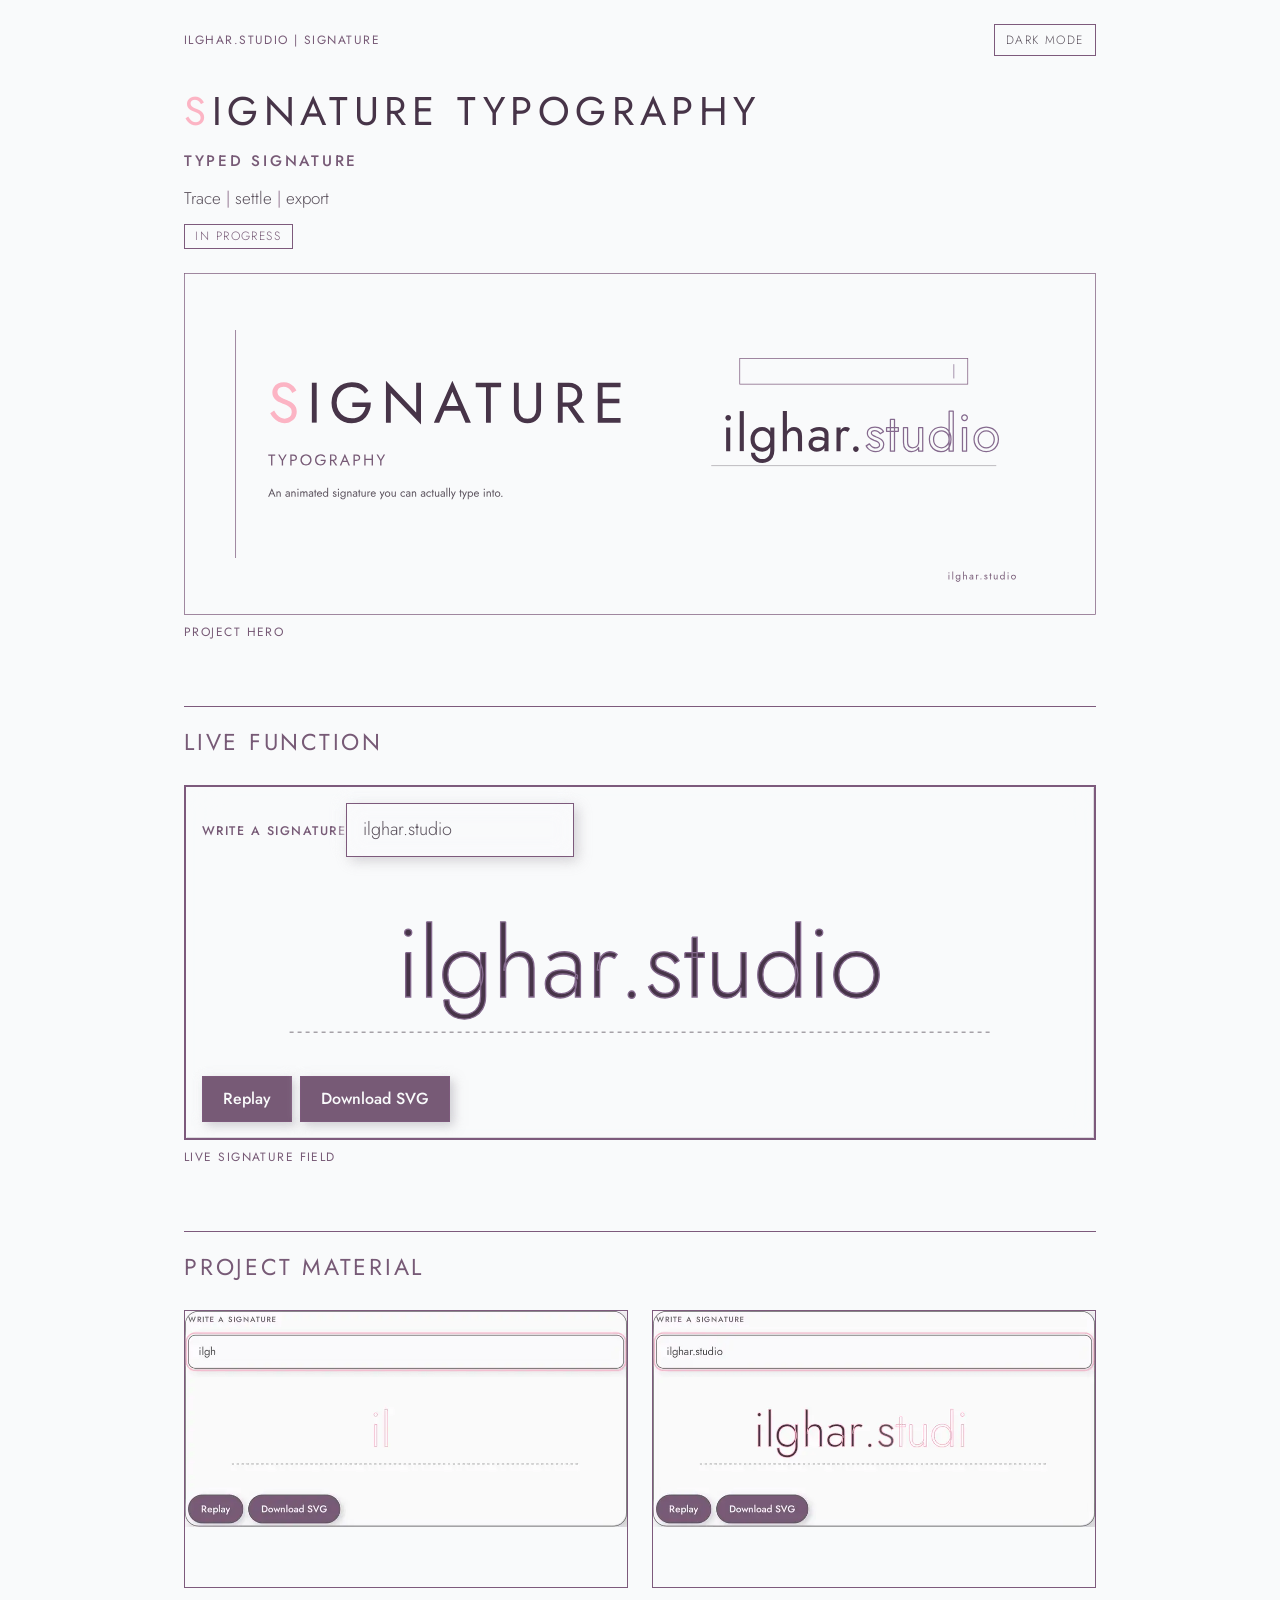
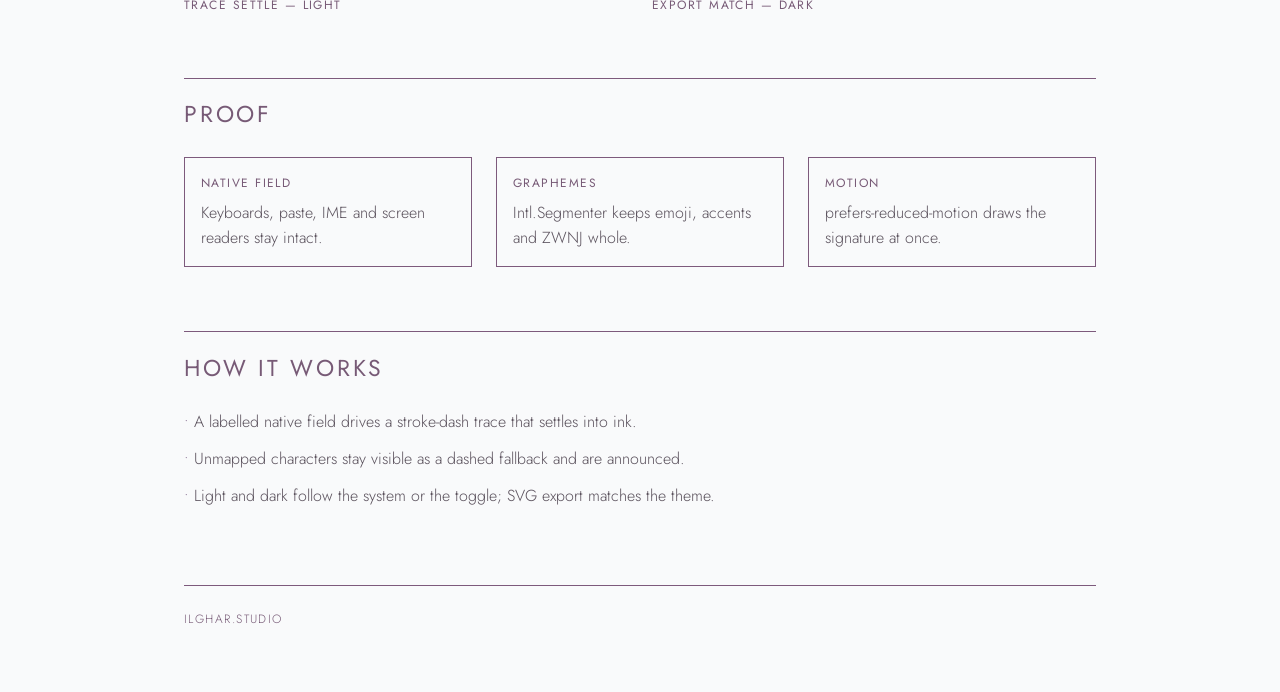
==== commit 44244526: "Merge pull request #3 from Ilghar/website-ops/pages-layout-20261105 Pages: PDF tokens + landing shel" ====
--- a/site/index.html
+++ b/site/index.html
@@ -1,58 +1,110 @@
 <!doctype html>
 <html lang="en">
 <head>
-<script>(function(){try{var m=localStorage.getItem("ilghar-theme");}catch(e){}var d=m?m==="dark":matchMedia("(prefers-color-scheme: dark)").matches;document.documentElement.classList.add(d?"dark":"light");})();</script>
-<meta name="color-scheme" content="light dark">
 <meta charset="utf-8"><meta name="viewport" content="width=device-width,initial-scale=1">
-<title>Signature typography — case — ilghar.studio</title>
-<link rel="stylesheet" href="../src/signature.css">
+<title>Signature typography · ilghar.studio</title>
+<meta property="og:title" content="Signature typography · ilghar.studio">
+<meta property="og:image" content="og/og-light.svg">
+<meta property="og:image:width" content="1200">
+<meta property="og:image:height" content="630">
+<meta name="twitter:card" content="summary_large_image">
+<meta name="twitter:image" content="og/og-light.svg">
+<link rel="stylesheet" href="tokens.css">
+<link rel="stylesheet" href="pages-shell.css">
+<link rel="stylesheet" href="src/signature.css">
 <style>
-@font-face{font-family:"Jost";font-style:normal;font-weight:300;font-display:swap;src:url("fonts/jost-latin-ext-300-normal.woff2") format("woff2");unicode-range:U+0100-02BA,U+02BD-02C5,U+02C7-02CC,U+02CE-02D7,U+02DD-02FF,U+0304,U+0308,U+0329,U+1D00-1DBF,U+1E00-1E9F,U+1EF2-1EFF,U+2020,U+20A0-20AB,U+20AD-20C0,U+2113,U+2C60-2C7F,U+A720-A7FF;}@font-face{font-family:"Jost";font-style:normal;font-weight:300;font-display:swap;src:url("fonts/jost-latin-300-normal.woff2") format("woff2");unicode-range:U+0000-00FF,U+0131,U+0152-0153,U+02BB-02BC,U+02C6,U+02DA,U+02DC,U+0304,U+0308,U+0329,U+2000-206F,U+20AC,U+2122,U+2191,U+2193,U+2212,U+2215,U+FEFF,U+FFFD;}@font-face{font-family:"Jost";font-style:normal;font-weight:400;font-display:swap;src:url("fonts/jost-latin-ext-400-normal.woff2") format("woff2");unicode-range:U+0100-02BA,U+02BD-02C5,U+02C7-02CC,U+02CE-02D7,U+02DD-02FF,U+0304,U+0308,U+0329,U+1D00-1DBF,U+1E00-1E9F,U+1EF2-1EFF,U+2020,U+20A0-20AB,U+20AD-20C0,U+2113,U+2C60-2C7F,U+A720-A7FF;}@font-face{font-family:"Jost";font-style:normal;font-weight:400;font-display:swap;src:url("fonts/jost-latin-400-normal.woff2") format("woff2");unicode-range:U+0000-00FF,U+0131,U+0152-0153,U+02BB-02BC,U+02C6,U+02DA,U+02DC,U+0304,U+0308,U+0329,U+2000-206F,U+20AC,U+2122,U+2191,U+2193,U+2212,U+2215,U+FEFF,U+FFFD;}@font-face{font-family:"Jost";font-style:normal;font-weight:500;font-display:swap;src:url("fonts/jost-latin-ext-500-normal.woff2") format("woff2");unicode-range:U+0100-02BA,U+02BD-02C5,U+02C7-02CC,U+02CE-02D7,U+02DD-02FF,U+0304,U+0308,U+0329,U+1D00-1DBF,U+1E00-1E9F,U+1EF2-1EFF,U+2020,U+20A0-20AB,U+20AD-20C0,U+2113,U+2C60-2C7F,U+A720-A7FF;}@font-face{font-family:"Jost";font-style:normal;font-weight:500;font-display:swap;src:url("fonts/jost-latin-500-normal.woff2") format("woff2");unicode-range:U+0000-00FF,U+0131,U+0152-0153,U+02BB-02BC,U+02C6,U+02DA,U+02DC,U+0304,U+0308,U+0329,U+2000-206F,U+20AC,U+2122,U+2191,U+2193,U+2212,U+2215,U+FEFF,U+FFFD;}@font-face{font-family:"Jost";font-style:normal;font-weight:600;font-display:swap;src:url("fonts/jost-latin-ext-600-normal.woff2") format("woff2");unicode-range:U+0100-02BA,U+02BD-02C5,U+02C7-02CC,U+02CE-02D7,U+02DD-02FF,U+0304,U+0308,U+0329,U+1D00-1DBF,U+1E00-1E9F,U+1EF2-1EFF,U+2020,U+20A0-20AB,U+20AD-20C0,U+2113,U+2C60-2C7F,U+A720-A7FF;}@font-face{font-family:"Jost";font-style:normal;font-weight:600;font-display:swap;src:url("fonts/jost-latin-600-normal.woff2") format("woff2");unicode-range:U+0000-00FF,U+0131,U+0152-0153,U+02BB-02BC,U+02C6,U+02DA,U+02DC,U+0304,U+0308,U+0329,U+2000-206F,U+20AC,U+2122,U+2191,U+2193,U+2212,U+2215,U+FEFF,U+FFFD;}@font-face{font-family:"Jost";font-style:italic;font-weight:400;font-display:swap;src:url("fonts/jost-latin-ext-400-italic.woff2") format("woff2");unicode-range:U+0100-02BA,U+02BD-02C5,U+02C7-02CC,U+02CE-02D7,U+02DD-02FF,U+0304,U+0308,U+0329,U+1D00-1DBF,U+1E00-1E9F,U+1EF2-1EFF,U+2020,U+20A0-20AB,U+20AD-20C0,U+2113,U+2C60-2C7F,U+A720-A7FF;}@font-face{font-family:"Jost";font-style:italic;font-weight:400;font-display:swap;src:url("fonts/jost-latin-400-italic.woff2") format("woff2");unicode-range:U+0000-00FF,U+0131,U+0152-0153,U+02BB-02BC,U+02C6,U+02DA,U+02DC,U+0304,U+0308,U+0329,U+2000-206F,U+20AC,U+2122,U+2191,U+2193,U+2212,U+2215,U+FEFF,U+FFFD;}@font-face{font-family:"Vazirmatn";font-style:normal;font-weight:100 900;font-display:swap;src:url("fonts/vazirmatn-fa.woff2") format("woff2");unicode-range:U+0600-06FF,U+200C-200D,U+FB50-FDFF,U+FE70-FEFF;}
-[lang="fa"]{font-family:"Vazirmatn","Noto Naskh Arabic",sans-serif;letter-spacing:0;text-transform:none}
-:root{--title-fa-weight:400;--title-fa-size:.9em;--title-lat-weight:400}
-h1 [lang="fa"]{font-weight:var(--title-fa-weight);font-size:var(--title-fa-size)}
-:root{--canvas:#f3f1f6;--surface:#fffcfe;--ink:#4a3a5c;--muted:#7a688c;--subtle:#a394ae;--accent:#c97a98;--line:#e4dde8}
-body{margin:0;background:var(--canvas);color:var(--ink);font-family:Jost,"Avenir Next",Helvetica,Arial,sans-serif;line-height:1.6}
-main{max-width:760px;margin:0 auto;padding:64px 24px}
-h1{font-family:Jost,"Avenir Next",sans-serif;font-weight:var(--title-lat-weight);font-size:2.5rem;margin:0 0 8px}
-h2{font-weight:500;font-size:1.25rem;margin-top:48px;border-top:1px solid var(--line);padding-top:24px}
-.kicker{color:var(--muted);text-transform:uppercase;letter-spacing:.12em;font-size:.8rem}
-.dark{--canvas:#4a434c;--surface:#5a535c;--ink:#f4eef3;--muted:#cbbdce;--subtle:#cbbdce;--accent:#e8a8bc;--line:#cbbdce}
-.theme-toggle{position:fixed;top:16px;right:16px;font:inherit;padding:8px 16px;border-radius:999px;border:1px solid var(--line);background:var(--surface);color:var(--ink);cursor:pointer}
-.theme-toggle:focus-visible{outline:2px solid var(--accent);outline-offset:2px}
-.muted{color:var(--ink);opacity:.86} ol li,ul li{margin:6px 0}
+@font-face{font-family:Jost;font-style:normal;font-weight:300;font-display:swap;src:url("fonts/jost-latin-300-normal.woff2") format("woff2")}
+@font-face{font-family:Jost;font-style:normal;font-weight:400;font-display:swap;src:url("fonts/jost-latin-400-normal.woff2") format("woff2")}
+@font-face{font-family:Jost;font-style:normal;font-weight:500;font-display:swap;src:url("fonts/jost-latin-500-normal.woff2") format("woff2")}
+#demo{width:100%}
+.frame.live .live{padding:16px}
+
+/* Live field fills the single 12-span frame; soft neumorphic stays on .sig */
+.frame.live .live{height:auto;overflow:visible;display:block}
+.frame.live .live .sig{max-width:none;width:100%;box-sizing:border-box;height:auto}
+@media (max-width:600px){
+  .frame.live .live{padding:12px}
+  .frame.live .live .sig{padding:12px;gap:10px}
+}
+
+/* hero art sized by pages-shell .hero-art (8:3, no outer frame) */
 </style>
 </head>
 <body>
-<button type="button" class="theme-toggle" id="theme-toggle" aria-pressed="false">Dark mode</button>
+<div class="ilg-case">
 <main>
-<p class="kicker">ilghar.studio · case study</p>
-<h1>Signature typography</h1>
-<p class="muted">A signature you can type into. Each letter is traced by a rose pen and then settles into plum ink. Underneath, the real text field stays intact, so it works with keyboards, paste, IME and screen readers.</p>
-<div id="demo"></div>
-<h2>The question</h2>
-<p>How can an animated writing interface express a typographic identity while supporting normal text input, accessibility and honest asset provenance?</p>
-<h2>How it works</h2>
-<ol>
-<li><strong>Input:</strong> a labelled native field. IME composition is respected, so nothing renders mid-composition.</li>
-<li><strong>Grapheme split:</strong> <code>Intl.Segmenter</code> keeps emoji, accents and Persian ZWNJ whole.</li>
-<li><strong>Glyph mapping:</strong> Latin, digits, punctuation and Persian/Arabic are mapped. Anything else is kept and shown in a visible muted, dashed fallback style, and the count is announced.</li>
-<li><strong>Animation:</strong> a stroke-dash trace, then a fill, staggered per glyph. With <code>prefers-reduced-motion</code> the signature appears instantly.</li>
-<li><strong>Announcement:</strong> a polite live region reads the settled signature. The SVG is decorative and hidden from screen readers.</li>
-<li><strong>Themes and export:</strong> light and dark follow your system or the toggle (top right), and “Download SVG” saves the finished signature in the current theme.</li>
-</ol>
-<p class="muted">Try “ilghar.studio”, “<span lang="fa" dir="rtl">ایلقار</span>” or “漢字 😀” to see the fallback.</p>
-<h2>Rights</h2>
-<p>All code is original. The type is Jost and Vazirmatn (SIL OFL 1.1), self-hosted on this page from the studio font set; the component itself bundles no fonts or artwork.</p>
-<h2>Next</h2>
-<ul><li>A hand-drawn SVG letter bank owned by ilghar.studio</li><li>Pen pressure and PNG export</li><li>Device tests for paste, IME and mobile, plus layout-shift measurement</li></ul>
-<p class="kicker">ilghar.studio</p>
+  <header class="site span12">
+    <p class="brand-label">ilghar.studio | signature</p>
+    <button type="button" class="theme-toggle" aria-pressed="false">Dark mode</button>
+  </header>
+  <header class="hero span12">
+    <h1 class="name"><span class="first">S</span>ignature typography</h1>
+    <p class="title">Typed signature</p>
+    <p class="sub"><span>Trace</span><span>settle</span><span>export</span></p>
+    <span class="status">In progress</span>
+  </header>
+
+  <figure class="span12">
+    <picture class="hero-art">
+        <source media="(prefers-color-scheme: dark)" srcset="hero/hero-dark.svg">
+        <img src="hero/hero-light.svg" width="1280" height="480" alt="SIGNATURE / TYPOGRAPHY — An animated signature you can actually type into.">
+      </picture>
+    <figcaption>Project hero</figcaption>
+  </figure>
+  <section class="span12" aria-label="Live function">
+    <h2>Live function</h2>
+    <figure>
+      <div class="frame live"><div class="live" id="demo"></div></div>
+      <figcaption>Live signature field</figcaption>
+    </figure>
+  </section>
+
+  <section class="span12" aria-label="Project material">
+    <h2>Project material</h2>
+    <div class="grid-66">
+      <figure>
+        <div class="frame r1610">
+          <picture>
+            <source media="(prefers-color-scheme: dark)" srcset="hero/f1-dark.webp">
+            <img src="hero/f1-light.webp" width="960" height="600" alt="Signature field tracing ilghar.studio stroke by stroke on light paper.">
+          </picture>
+        </div>
+        <figcaption>Trace settle — light</figcaption>
+      </figure>
+      <figure>
+        <div class="frame r1610">
+          <picture>
+            <source media="(prefers-color-scheme: dark)" srcset="hero/f2-dark.webp">
+            <img src="hero/f2-light.webp" width="960" height="600" alt="Exported signature SVG settled in ink after the draw animation.">
+          </picture>
+        </div>
+        <figcaption>Export match — dark</figcaption>
+      </figure>
+    </div>
+  </section>
+  <section class="span12" aria-label="Proof">
+    <h2>Proof</h2>
+    <div class="grid-444">
+      <div class="card"><h3>Native field</h3><p>Keyboards, paste, IME and screen readers stay intact.</p></div>
+      <div class="card"><h3>Graphemes</h3><p>Intl.Segmenter keeps emoji, accents and ZWNJ whole.</p></div>
+      <div class="card"><h3>Motion</h3><p>prefers-reduced-motion draws the signature at once.</p></div>
+    </div>
+  </section>
+  <section class="span12">
+    <h2>How it works</h2>
+    <ul class="dots">
+      <li>A labelled native field drives a stroke-dash trace that settles into ink.</li>
+      <li>Unmapped characters stay visible as a dashed fallback and are announced.</li>
+      <li>Light and dark follow the system or the toggle; SVG export matches the theme.</li>
+    </ul>
+  </section>
+  <footer class="span12">ilghar.studio</footer>
 </main>
-<script src="../src/signature.js"></script>
+</div>
 <script>
-(function(){var b=document.getElementById("theme-toggle"),r=document.documentElement;
-function sync(){var d=r.classList.contains("dark");b.setAttribute("aria-pressed",String(d));b.textContent=d?"Light mode":"Dark mode";b.setAttribute("aria-label",d?"Switch to light mode":"Switch to dark mode");}
-b.addEventListener("click",function(){var d=!r.classList.contains("dark");r.classList.toggle("dark",d);r.classList.toggle("light",!d);try{localStorage.setItem("ilghar-theme",d?"dark":"light");}catch(e){}sync();});sync();})();
+(function(){var r=document.documentElement;var b=document.querySelector(".theme-toggle");if(!b)return;var k="ilg-theme";var m=window.matchMedia&&matchMedia("(prefers-color-scheme: dark)");var s=null;try{s=localStorage.getItem(k)}catch(e){}function dark(){var t=r.getAttribute("data-theme");return t?t==="dark":!!(m&&m.matches)}function sync(){var d=dark();b.setAttribute("aria-pressed",String(d));b.textContent=d?"Light mode":"Dark mode";var root=document.querySelector(".ilg-case");if(d){root.setAttribute("data-theme","dark");r.setAttribute("data-theme","dark")}else{root.setAttribute("data-theme","light");r.setAttribute("data-theme","light")}}if(s==="dark"||s==="light"){r.setAttribute("data-theme",s);document.querySelector(".ilg-case").setAttribute("data-theme",s)}sync();if(m&&m.addEventListener)m.addEventListener("change",sync);b.addEventListener("click",function(){var n=dark()?"light":"dark";r.setAttribute("data-theme",n);document.querySelector(".ilg-case").setAttribute("data-theme",n);try{localStorage.setItem(k,n)}catch(e){}sync()})})();
 </script>
+<script src="src/signature.js"></script>
 <script>mountSignature(document.getElementById("demo"), { text: "ilghar.studio" });</script>
-</body></html>
+</body>
+</html>
--- a/site/tokens.css
+++ b/site/tokens.css
@@ -0,0 +1,33 @@
+/* ilghar.studio tokens — PDF palette, canonical. No blue. */
+:root{
+  --paper:#f9fafb; --ink:#5a515c; --plum:#473448;
+  --mauve-em:#856a8e; --mauve-line:#7d5a7c; --mauve-label:#775a76;
+  --grey:#948e95; --grey-soft:#a6a1a7; --pink:#fcb4c4; --card:#2a272d; --on-dark:#d4d2d2;
+  --bg:var(--paper); --fg:var(--ink); --head:var(--plum); --label:var(--mauve-label); --line:var(--mauve-line);
+  --font:"Brandon Text",Jost,Jost; --font-fa:Vazirmatn,"Brandon Text",Jost;
+  --col:960px;
+  color-scheme:light dark;
+}
+@media (prefers-color-scheme:dark){
+  :root{--bg:var(--card); --fg:var(--on-dark); --head:var(--on-dark); --label:var(--grey-soft); --line:var(--mauve-em);}
+}
+*{box-sizing:border-box}
+body{margin:0;background:var(--bg);color:var(--fg);font:300 16px/1.55 Jost} p{max-width:64ch;margin:0 0 12px} b,strong{font-weight:inherit}
+main{max-width:var(--col);margin:0 auto;padding:0 24px}
+@media (max-width:600px){main{padding:0 20px}}
+img,svg,video,iframe,canvas,figure{max-width:100%;height:auto}
+.name{font-size:40px;font-weight:400;letter-spacing:.14em;text-transform:uppercase;color:var(--head);margin:0} @media (max-width:600px){.name{font-size:30px}}
+.first{color:var(--pink)}
+.title{font-weight:500;font-size:.95rem;letter-spacing:.18em;text-transform:uppercase;color:var(--label)}
+.sub{font-size:.85rem;color:var(--fg)} .sub span+span::before{content:" | ";color:var(--line)}
+h2{font-weight:400;font-size:23px;letter-spacing:.12em;text-transform:uppercase;color:var(--label);border-top:1px solid var(--line);padding-top:.8em}
+.cards{display:grid;grid-template-columns:repeat(auto-fit,minmax(240px,1fr));gap:16px}
+.frame,.card{border:1px solid var(--line);border-radius:0;box-shadow:none;background:var(--bg);width:100%;margin:0}
+.card{padding:16px}
+.frame>img,.frame>canvas,.frame>iframe{display:block;width:100%}
+figcaption{margin-top:8px;font-size:12px;font-weight:400;letter-spacing:.12em;text-transform:uppercase;color:var(--label)}
+section{margin-top:64px} @media (max-width:600px){section{margin-top:48px}}
+.r83{aspect-ratio:8/3}.r1610{aspect-ratio:16/10}.r43{aspect-ratio:4/3}
+.cards{gap:24px}
+ul.dots{list-style:none;padding:0} ul.dots li::before{content:"• ";color:var(--pink)}
+a{color:var(--mauve-em)}
--- a/site/pages-shell.css
+++ b/site/pages-shell.css
@@ -0,0 +1,125 @@
+/* LAYOUT.md shell — load after tokens.css. Aliases + 12-col + theme toggle. */
+:root{
+  --canvas:var(--bg); --surface:var(--bg); --accent:var(--mauve-em); --accent-fg:var(--paper);
+  --accent-dot:#856a8e; --ring:var(--mauve-line); --muted:var(--grey); --subtle:var(--grey-soft);
+  --font-sans:var(--font); --title-lat-family:var(--font); --title-lat-weight:400;
+  --label-weight:400; --figure-bg:var(--bg);
+}
+@media (prefers-color-scheme:dark){
+  :root{--accent-fg:var(--card); --canvas:var(--bg); --surface:var(--bg);}
+}
+[data-theme=dark]{
+  --bg:var(--card); --fg:var(--on-dark); --head:var(--on-dark); --label:var(--grey-soft); --line:var(--mauve-em);
+  --canvas:var(--bg); --surface:var(--bg); --accent-fg:var(--card);
+}
+[data-theme=light]{
+  --bg:var(--paper); --fg:var(--ink); --head:var(--plum); --label:var(--mauve-label); --line:var(--mauve-line);
+  --canvas:var(--bg); --surface:var(--bg); --accent-fg:var(--paper);
+}
+html,body{background:var(--bg);color:var(--fg)}
+.ilg-case{min-height:100dvh;background:var(--bg);color:var(--fg)}
+main{
+  max-width:var(--col);margin:0 auto;padding:24px 24px 64px;
+  display:grid;grid-template-columns:repeat(12,minmax(0,1fr));column-gap:24px;row-gap:0;
+}
+@media (max-width:600px){main{padding:20px 20px 48px}}
+main>*{grid-column:1/-1}
+.span12{grid-column:1/-1}
+.span6{grid-column:span 6}
+.span4{grid-column:span 4}
+@media (max-width:600px){.span6,.span4{grid-column:1/-1}}
+.grid-66{display:grid;grid-template-columns:1fr 1fr;gap:24px}
+.grid-444{display:grid;grid-template-columns:1fr 1fr 1fr;gap:24px}
+@media (max-width:600px){.grid-66,.grid-444{grid-template-columns:1fr}}
+header.site{display:flex;align-items:center;justify-content:space-between;gap:12px;margin:0 0 24px}
+.brand-label{font-size:12px;font-weight:400;letter-spacing:.12em;text-transform:uppercase;color:var(--label);margin:0}
+.theme-toggle,.ilg-theme-toggle{
+  font:inherit;font-size:12px;letter-spacing:.12em;text-transform:uppercase;color:var(--fg);
+  background:transparent;border:1px solid var(--line);border-radius:0;padding:.35rem .7rem;cursor:pointer;
+}
+.theme-toggle:focus-visible,.ilg-theme-toggle:focus-visible{outline:2px solid var(--line);outline-offset:2px}
+.hero{text-align:left;margin:0 0 24px}
+.hero .name,.hero h1{
+  font-size:40px;font-weight:400;letter-spacing:.14em;text-transform:uppercase;color:var(--head);margin:0;
+}
+@media (max-width:600px){.hero .name,.hero h1{font-size:30px}}
+.hero .first,.hero .initial{color:var(--pink)}
+.hero .title{display:block;margin-top:8px;font-weight:500;font-size:.95rem;letter-spacing:.18em;text-transform:uppercase;color:var(--label)}
+.hero .sub{font-size:17px;font-weight:300;color:var(--fg);margin:12px 0 0;max-width:64ch}
+.hero .sub span+span::before{content:" | ";color:var(--line)}
+.badge,.status{
+  display:inline-block;margin-top:12px;border:1px solid var(--line);padding:.15rem .65rem;
+  font-size:12px;letter-spacing:.12em;text-transform:uppercase;color:var(--label);border-radius:0;
+}
+.frame{border:1px solid var(--line);border-radius:0;box-shadow:none;background:var(--bg);width:100%;margin:0;padding:0;overflow:hidden}
+.frame>img,.frame>canvas,.frame>iframe,.frame>svg,.frame>picture{display:block;width:100%;height:auto;border:0;border-radius:0}
+.frame.r83{aspect-ratio:8/3}
+.frame.r1610{aspect-ratio:16/10}
+.frame.r43{aspect-ratio:4/3}
+.frame.r83>*,.frame.r1610>*,.frame.r43>*{width:100%;height:100%;object-fit:cover}
+.frame.placeholder{min-height:0;display:block;background:var(--bg)}
+figure{margin:0}
+figcaption,.cap{
+  margin-top:8px;font-size:12px;font-weight:400;letter-spacing:.12em;text-transform:uppercase;color:var(--label);
+}
+h2{font-weight:400;font-size:23px;letter-spacing:.12em;text-transform:uppercase;color:var(--label);
+  border-top:1px solid var(--line);padding-top:.8em;margin:0 0 24px}
+.card{border:1px solid var(--line);border-radius:0;box-shadow:none;background:var(--bg);padding:16px;margin:0}
+.card h3{font-size:12px;font-weight:400;letter-spacing:.12em;text-transform:uppercase;color:var(--label);margin:0 0 8px}
+.card p{margin:0;font-size:16px;font-weight:300;max-width:64ch}
+ul.dots{list-style:none;padding:0;margin:0}
+ul.dots li{margin:0 0 12px;font-size:16px;font-weight:300;max-width:64ch}
+ul.dots li::before{content:"• ";color:#856a8e}
+a{color:var(--mauve-em)}
+footer{margin-top:64px;padding-top:24px;border-top:1px solid var(--line);font-size:12px;letter-spacing:.12em;text-transform:uppercase;color:var(--label)}
+/* kill legacy shadows/radii from any leftover inline */
+.ilg-frame{border:1px solid var(--line);border-radius:0;box-shadow:none;background:var(--bg);padding:0;overflow:hidden;width:100%}
+.board{margin:0}
+.board img,.board picture{border-radius:0;box-shadow:none!important}
+
+/* hero art: SVG has its own border — no outer .frame */
+.hero-art{display:block;width:100%;max-width:100%;aspect-ratio:8/3;margin:0;padding:0;border:0!important;outline:0;overflow:hidden;background:transparent;border-radius:0;box-shadow:none;position:relative}
+.hero-art img{position:absolute;inset:0;display:block;width:100%!important;height:100%!important;max-height:none;object-fit:fill;border:0;border-radius:0}
+figure.span12 > .hero-art, figure.hero > .hero-art{width:100%}
+
+
+/* section rhythm — exactly 64px (48px ≤600); no extra h2 top margin */
+section{margin-top:64px;margin-bottom:0}
+@media (max-width:600px){section{margin-top:48px}}
+figure.span12{margin:0}
+
+/* Live demo frames: full width, height follows content — no forced 16:10.
+   Hero .hero-art stays 8:3; boards/cards keep .r1610 / .r43. */
+section[aria-label="Live function"] .frame,
+.frame.live,
+#app-frame{
+  aspect-ratio:auto;
+  height:auto;
+  min-height:0;
+}
+section[aria-label="Live function"] .frame > *,
+.frame.live > *,
+#app-frame > *{
+  width:100%;
+  height:auto;
+  max-height:none;
+  object-fit:unset;
+  position:static;
+}
+section[aria-label="Live function"] .frame iframe,
+.frame.live iframe{
+  display:block;
+  width:100%;
+  height:auto;
+  min-height:480px;
+  border:0;
+  position:static;
+}
+@media (max-width:600px){
+  section[aria-label="Live function"] .frame iframe,
+  .frame.live iframe{min-height:520px}
+}
+
+/* dark hero title: on-dark #d4d2d2; pink initial kept */
+[data-theme=dark] .hero .name, html.dark .hero .name { color: #d4d2d2; }
+[data-theme=dark] .hero .first, html.dark .hero .first { color: #fcb4c4; /* title initial */ }
--- a/site/src/signature.css
+++ b/site/src/signature.css
@@ -0,0 +1,273 @@
+/* Signature field — soft neumorphic inside ONE 12-span .frame (Hāèl).
+   Shadows: palette only (light paper+#a6a1a7; dark #2a272d+#473448).
+   Interactive edges: 1px #7d5a7c hairline. Panel text measured ≥4.5:1. */
+.sig {
+  --sig-paper: #f9fafb;
+  --sig-cover: #f9fafb;
+  --sig-ink: #5a515c;
+  --sig-ink-deep: #473448;
+  --sig-label: #775a76;
+  --sig-title: #856a8e;
+  --sig-muted: #7d5a7c;
+  --sig-grey2: #a6a1a7;
+  --sig-line: #a6a1a7;
+  --sig-pink: #856a8e;
+  --sig-rose: #856a8e;
+  --sig-accent: #775a76;
+  --sig-accent-fg: #f9fafb;
+  --sig-panel: color-mix(in srgb, var(--sig-paper) 72%, transparent);
+  --sig-panel-solid: var(--sig-cover);
+  --sig-hair: #7d5a7c;
+  --sig-shadow-hi: var(--sig-paper);
+  --sig-shadow-lo: var(--sig-grey2);
+  --sig-ease: cubic-bezier(0.22, 1, 0.36, 1);
+  font-family:Jost;
+  color: var(--sig-ink);
+  display: grid;
+  gap: 14px;
+  padding: 22px;
+  border-radius:0;
+  max-width: none;
+  width: 100%;
+  box-sizing: border-box;
+  background: var(--sig-panel);
+  -webkit-backdrop-filter: blur(18px) saturate(1.1);
+  backdrop-filter: blur(18px) saturate(1.1);
+  border: 1px solid var(--sig-hair);
+  box-shadow:
+    8px 8px 20px color-mix(in srgb, var(--sig-shadow-lo) 55%, transparent),
+    -8px -8px 20px color-mix(in srgb, var(--sig-shadow-hi) 90%, transparent),
+    inset 1px 1px 0 color-mix(in srgb, var(--sig-shadow-hi) 70%, transparent),
+    inset -1px -1px 0 color-mix(in srgb, var(--sig-shadow-lo) 35%, transparent);
+}
+.sig__label {
+  font-size: 0.78rem;
+  letter-spacing: 0.12em;
+  text-transform: uppercase;
+  font-weight: 500;
+  color: var(--sig-label);
+}
+.sig__input {
+  font: inherit;
+  font-size: 1.125rem;
+  padding: 12px 16px;
+  border-radius:0;
+  color: var(--sig-ink);
+  background: color-mix(in srgb, var(--sig-paper) 55%, transparent);
+  -webkit-backdrop-filter: blur(10px);
+  backdrop-filter: blur(10px);
+  border: 1px solid var(--sig-hair);
+  box-shadow:
+    4px 4px 12px color-mix(in srgb, var(--sig-shadow-lo) 45%, transparent),
+    -4px -4px 12px color-mix(in srgb, var(--sig-shadow-hi) 85%, transparent);
+}
+.sig__input:focus-visible,
+.sig__replay:focus-visible {
+  outline: 2px solid var(--sig-pink);
+  outline-offset: 2px;
+}
+.sig__svg { width: 100%; height: auto; display: block; }
+.sig__text {
+  font-family:Jost;
+  font-weight: 300;
+  font-size: 88px;
+  fill: var(--sig-ink-deep);
+  stroke: var(--sig-pink);
+  stroke-width: 1.2;
+}
+.sig__rule {
+  stroke: var(--sig-grey2);
+  stroke-width: 1.5;
+  stroke-dasharray: 4 4;
+  vector-effect: non-scaling-stroke;
+}
+.sig__glyph.is-drawing {
+  fill-opacity: 0;
+  stroke-dasharray: 400;
+  stroke-dashoffset: 400;
+  animation: sig-draw 900ms var(--sig-ease) forwards;
+}
+@keyframes sig-draw {
+  60% { fill-opacity: 0; stroke-dashoffset: 0; }
+  100% { fill-opacity: 1; stroke-dashoffset: 0; }
+}
+.sig__replay {
+  justify-self: start;
+  font: inherit;
+  font-weight: 500;
+  padding: 10px 20px;
+  border-radius:0;
+  cursor: pointer;
+  color: var(--sig-accent-fg);
+  background: var(--sig-accent);
+  border: 1px solid var(--sig-hair);
+  box-shadow:
+    4px 4px 10px color-mix(in srgb, var(--sig-shadow-lo) 50%, transparent),
+    -3px -3px 8px color-mix(in srgb, var(--sig-shadow-hi) 80%, transparent);
+}
+.sig__replay:hover {
+  filter: brightness(1.05);
+}
+.sig__live {
+  position: absolute;
+  width: 1px;
+  height: 1px;
+  overflow: hidden;
+  clip: rect(0 0 0 0);
+}
+.sig__actions { display: flex; flex-wrap: wrap; gap: 8px; align-items: center; }
+.sig__glyph--unmapped {
+  fill: var(--sig-muted);
+  stroke: var(--sig-muted);
+  stroke-dasharray: 3 3;
+  font-family:Jost;
+}
+@media (prefers-reduced-motion: reduce) {
+  .sig__glyph { animation: none !important; fill-opacity: 1 !important; stroke-dashoffset: 0 !important; }
+}
+
+/* Dark: dual shadow #2a272d+#473448; text ≥4.5:1; hairline #7d5a7c */
+.dark .sig,
+.sig.sig--dark {
+  --sig-paper: #2a272d;
+  --sig-cover: #2a272d;
+  --sig-ink: #d4d2d2;
+  --sig-ink-deep: #d4d2d2;
+  --sig-label: #a6a1a7;
+  --sig-title: #d4d2d2;
+  --sig-muted: #a6a1a7;
+  --sig-grey2: #a6a1a7;
+  --sig-line: #5a515c;
+  --sig-pink: #a6a1a7;
+  --sig-rose: #a6a1a7;
+  --sig-accent: #a6a1a7;
+  --sig-accent-fg: #2a272d;
+  --sig-panel: color-mix(in srgb, #2a272d 70%, transparent);
+  --sig-hair: #7d5a7c;
+  --sig-shadow-hi: #473448;
+  --sig-shadow-lo: #2a272d;
+}
+.dark .sig .sig__replay,
+.sig.sig--dark .sig__replay {
+  background: var(--sig-accent);
+  color: var(--sig-accent-fg);
+}
+
+@media (prefers-color-scheme: dark) {
+  .sig:not(.sig--light) {
+  --sig-paper: #2a272d;
+  --sig-cover: #2a272d;
+  --sig-ink: #d4d2d2;
+  --sig-ink-deep: #d4d2d2;
+  --sig-label: #a6a1a7;
+  --sig-title: #d4d2d2;
+  --sig-muted: #a6a1a7;
+  --sig-grey2: #a6a1a7;
+  --sig-line: #5a515c;
+  --sig-pink: #a6a1a7;
+  --sig-rose: #a6a1a7;
+  --sig-accent: #a6a1a7;
+  --sig-accent-fg: #2a272d;
+  --sig-panel: color-mix(in srgb, #2a272d 70%, transparent);
+  --sig-hair: #7d5a7c;
+  --sig-shadow-hi: #473448;
+  --sig-shadow-lo: #2a272d;
+  }
+  .sig:not(.sig--light) .sig__replay {
+    background: var(--sig-accent);
+    color: var(--sig-accent-fg);
+  }
+  .light .sig {
+    --sig-paper: #f9fafb;
+    --sig-cover: #f9fafb;
+    --sig-ink: #5a515c;
+    --sig-ink-deep: #473448;
+    --sig-label: #775a76;
+    --sig-title: #856a8e;
+    --sig-muted: #7d5a7c;
+    --sig-grey2: #a6a1a7;
+    --sig-line: #a6a1a7;
+    --sig-pink: #856a8e;
+    --sig-accent: #775a76;
+    --sig-accent-fg: #f9fafb;
+    --sig-panel: color-mix(in srgb, #f9fafb 72%, transparent);
+    --sig-hair: #7d5a7c;
+    --sig-shadow-hi: #f9fafb;
+    --sig-shadow-lo: #a6a1a7;
+  }
+  .light .sig .sig__replay {
+    background: var(--sig-accent);
+    color: var(--sig-accent-fg);
+  }
+}
+
+.sig.sig--light,
+.dark .sig.sig--light {
+  --sig-paper: #f9fafb;
+  --sig-cover: #f9fafb;
+  --sig-ink: #5a515c;
+  --sig-ink-deep: #473448;
+  --sig-label: #775a76;
+  --sig-title: #856a8e;
+  --sig-muted: #7d5a7c;
+  --sig-grey2: #a6a1a7;
+  --sig-line: #a6a1a7;
+  --sig-pink: #856a8e;
+  --sig-accent: #775a76;
+  --sig-accent-fg: #f9fafb;
+  --sig-panel: color-mix(in srgb, #f9fafb 72%, transparent);
+  --sig-hair: #7d5a7c;
+  --sig-shadow-hi: #f9fafb;
+  --sig-shadow-lo: #a6a1a7;
+}
+.dark .sig.sig--light .sig__replay {
+  background: var(--sig-accent);
+  color: var(--sig-accent-fg);
+}
+.light .sig.sig--dark {
+  --sig-paper: #2a272d;
+  --sig-cover: #2a272d;
+  --sig-ink: #d4d2d2;
+  --sig-ink-deep: #d4d2d2;
+  --sig-label: #a6a1a7;
+  --sig-title: #d4d2d2;
+  --sig-muted: #a6a1a7;
+  --sig-grey2: #a6a1a7;
+  --sig-line: #5a515c;
+  --sig-pink: #a6a1a7;
+  --sig-rose: #a6a1a7;
+  --sig-accent: #a6a1a7;
+  --sig-accent-fg: #2a272d;
+  --sig-panel: color-mix(in srgb, #2a272d 70%, transparent);
+  --sig-hair: #7d5a7c;
+  --sig-shadow-hi: #473448;
+  --sig-shadow-lo: #2a272d;
+}
+.light .sig.sig--dark .sig__replay {
+  background: var(--sig-accent);
+  color: var(--sig-accent-fg);
+}
+
+/* Fallback when color-mix unsupported: solid cover-paper panel */
+@supports not (background: color-mix(in srgb, white 50%, transparent)) {
+  .sig { background: var(--sig-panel-solid); }
+  .sig__input { background: var(--sig-paper); }
+}
+
+/* narrow: actions below preview (do not overlay the SVG) */
+@media (max-width:600px){
+  .sig{display:flex;flex-direction:column;gap:10px;max-width:none}
+  .sig__svg{order:3;flex:0 0 auto}
+  .sig__label{order:1}
+  .sig__input{order:2}
+  .sig__actions{order:4;position:static;margin-top:4px}
+  .sig__live{order:5}
+}
+
+/* dark title on-dark */
+.dark .sig, .sig.sig--dark, .dark .hero .name, [data-theme=dark] .hero .name, html.dark .hero .name {
+  --sig-title: #d4d2d2;
+}
+.dark .hero .name, [data-theme=dark] .hero .name, html.dark .hero .name { color: #d4d2d2; }
+.dark .hero .first, [data-theme=dark] .hero .first, html.dark .hero .first,
+.dark .name .first, [data-theme=dark] .name .first, html.dark .name .first { color: #fcb4c4; /* pink title initial */ }
